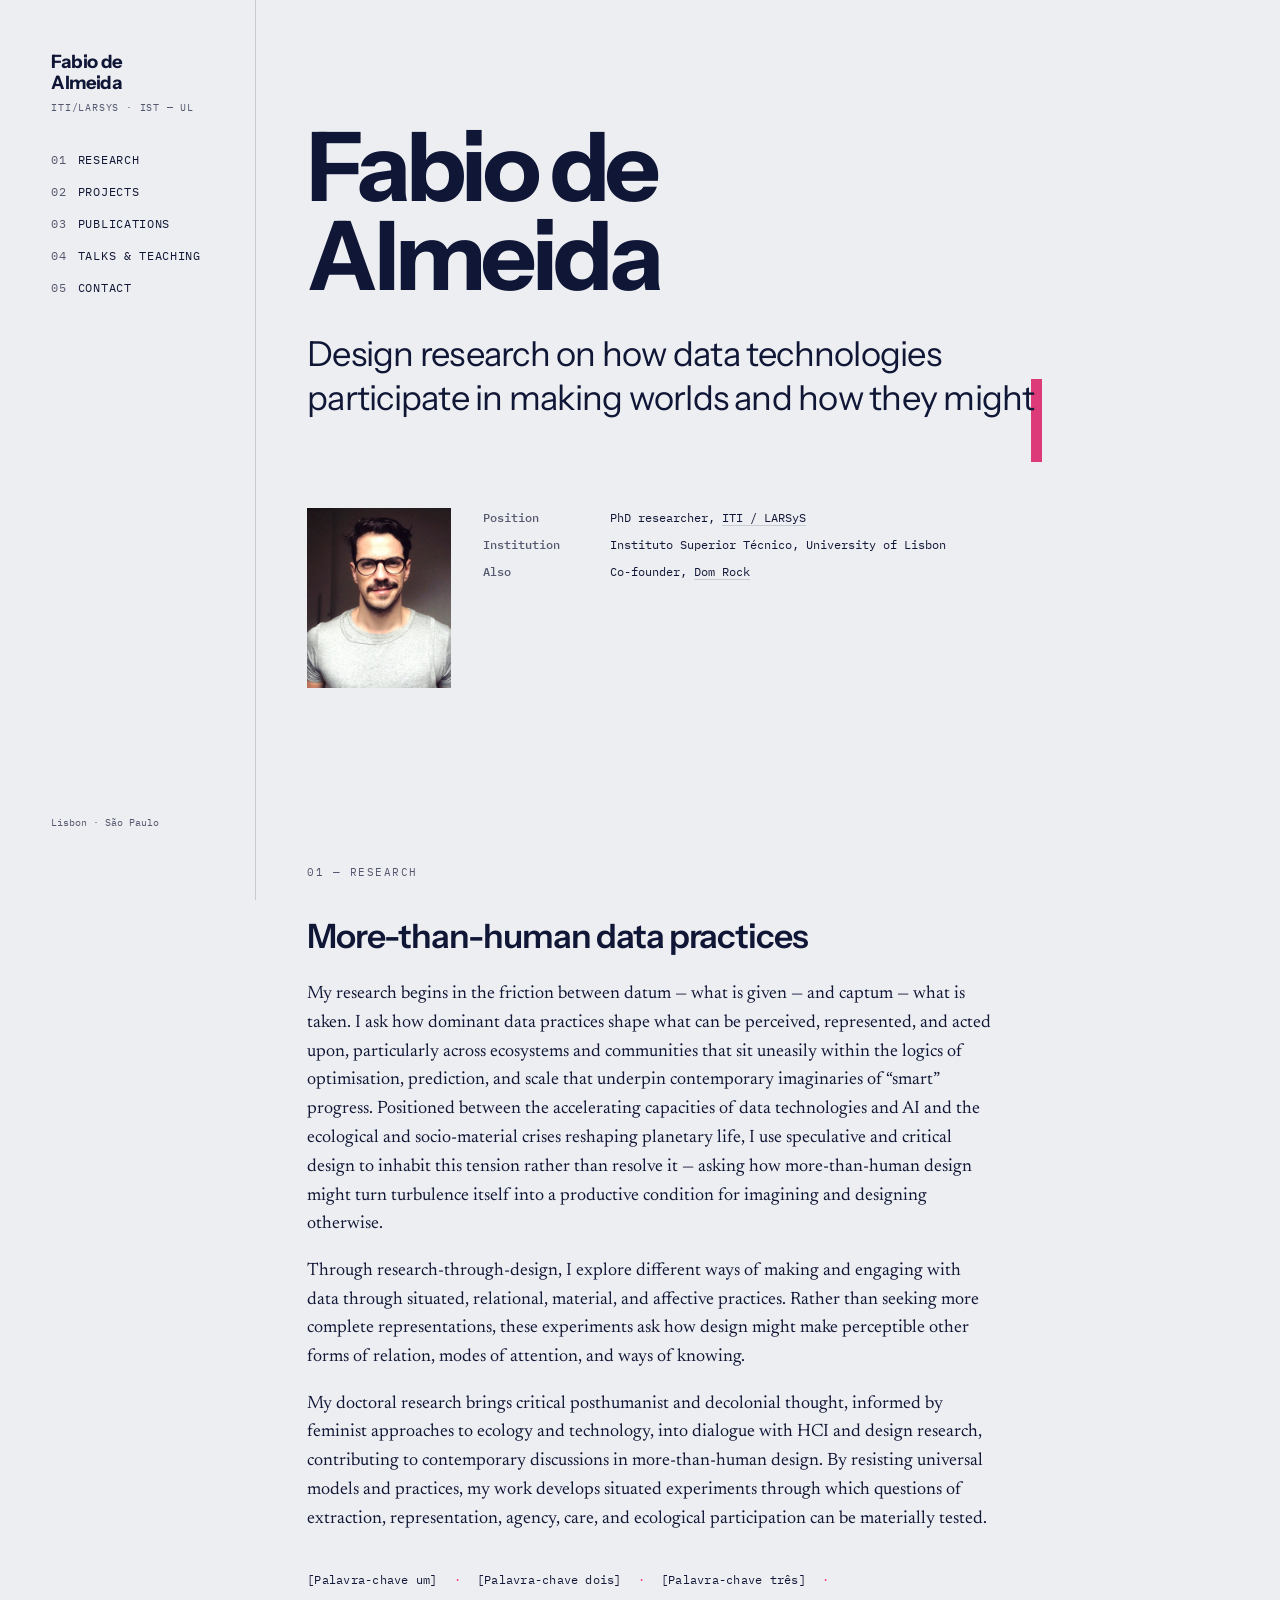
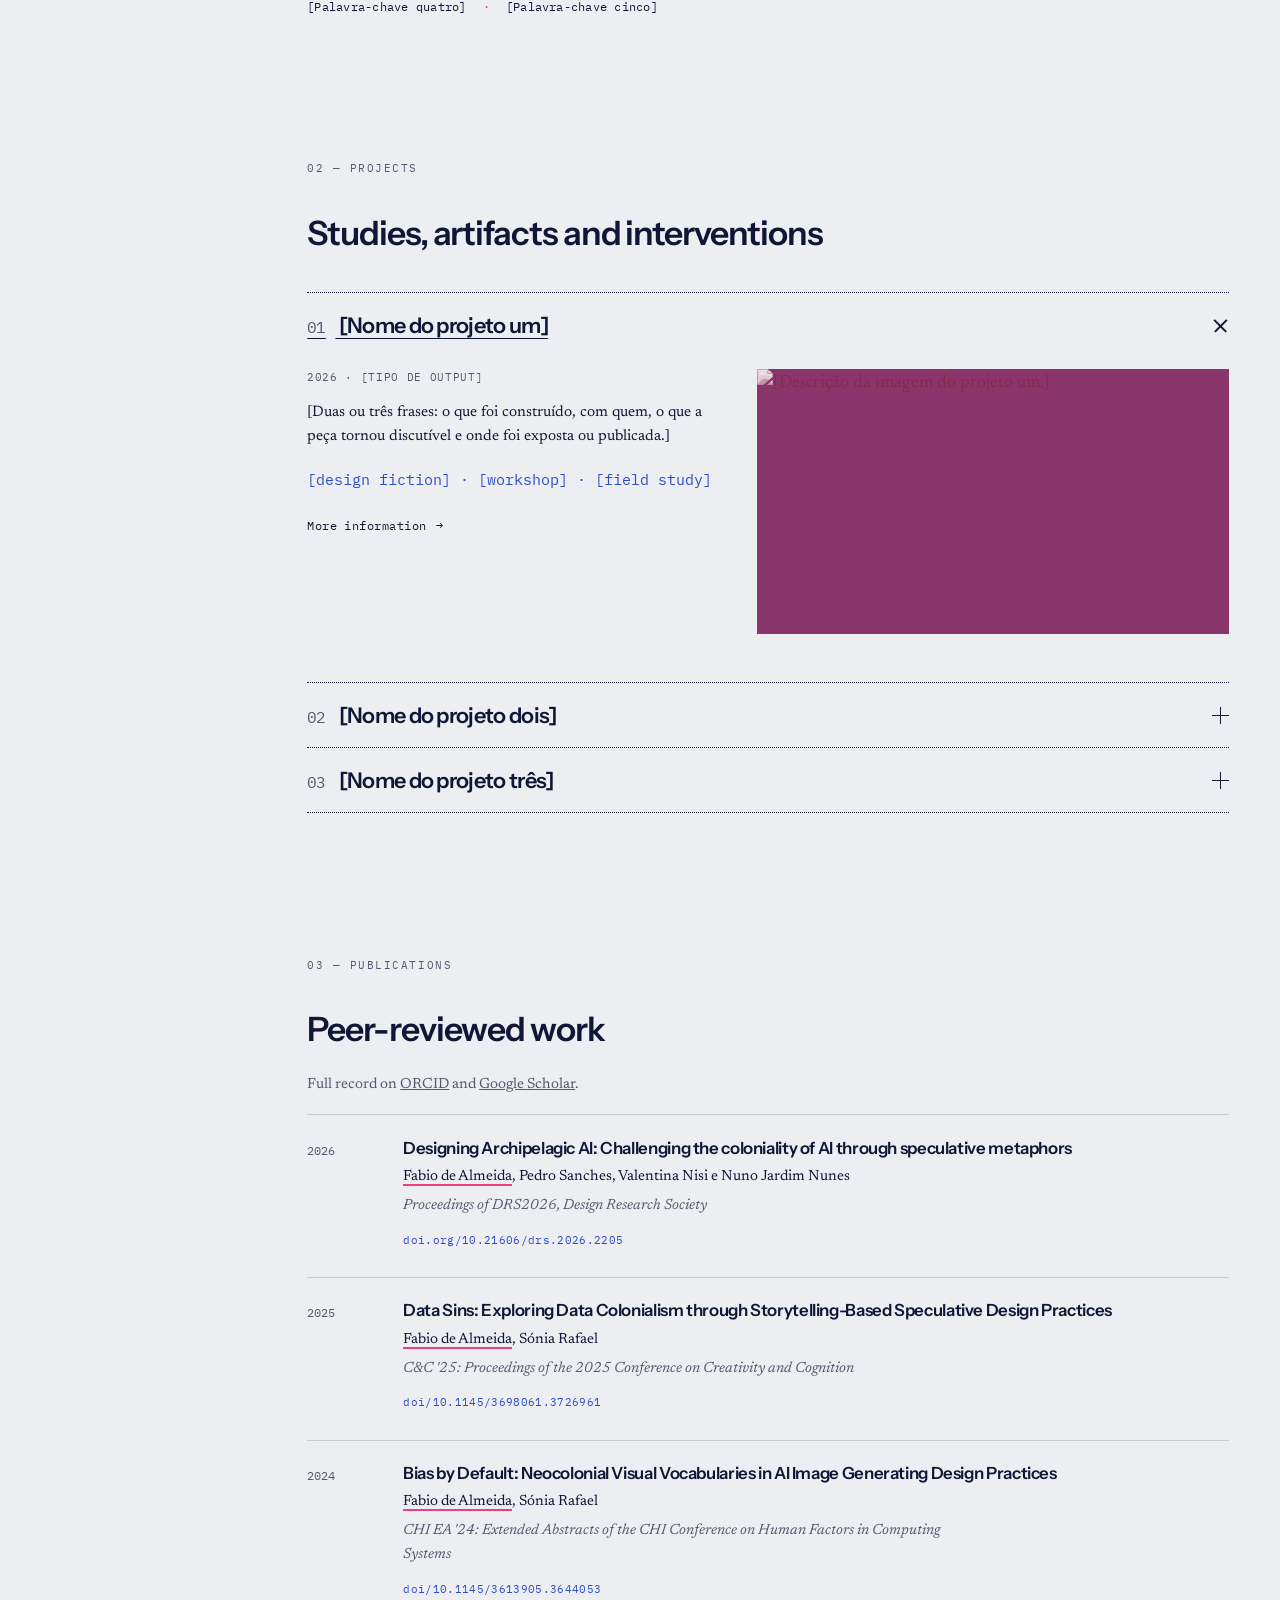
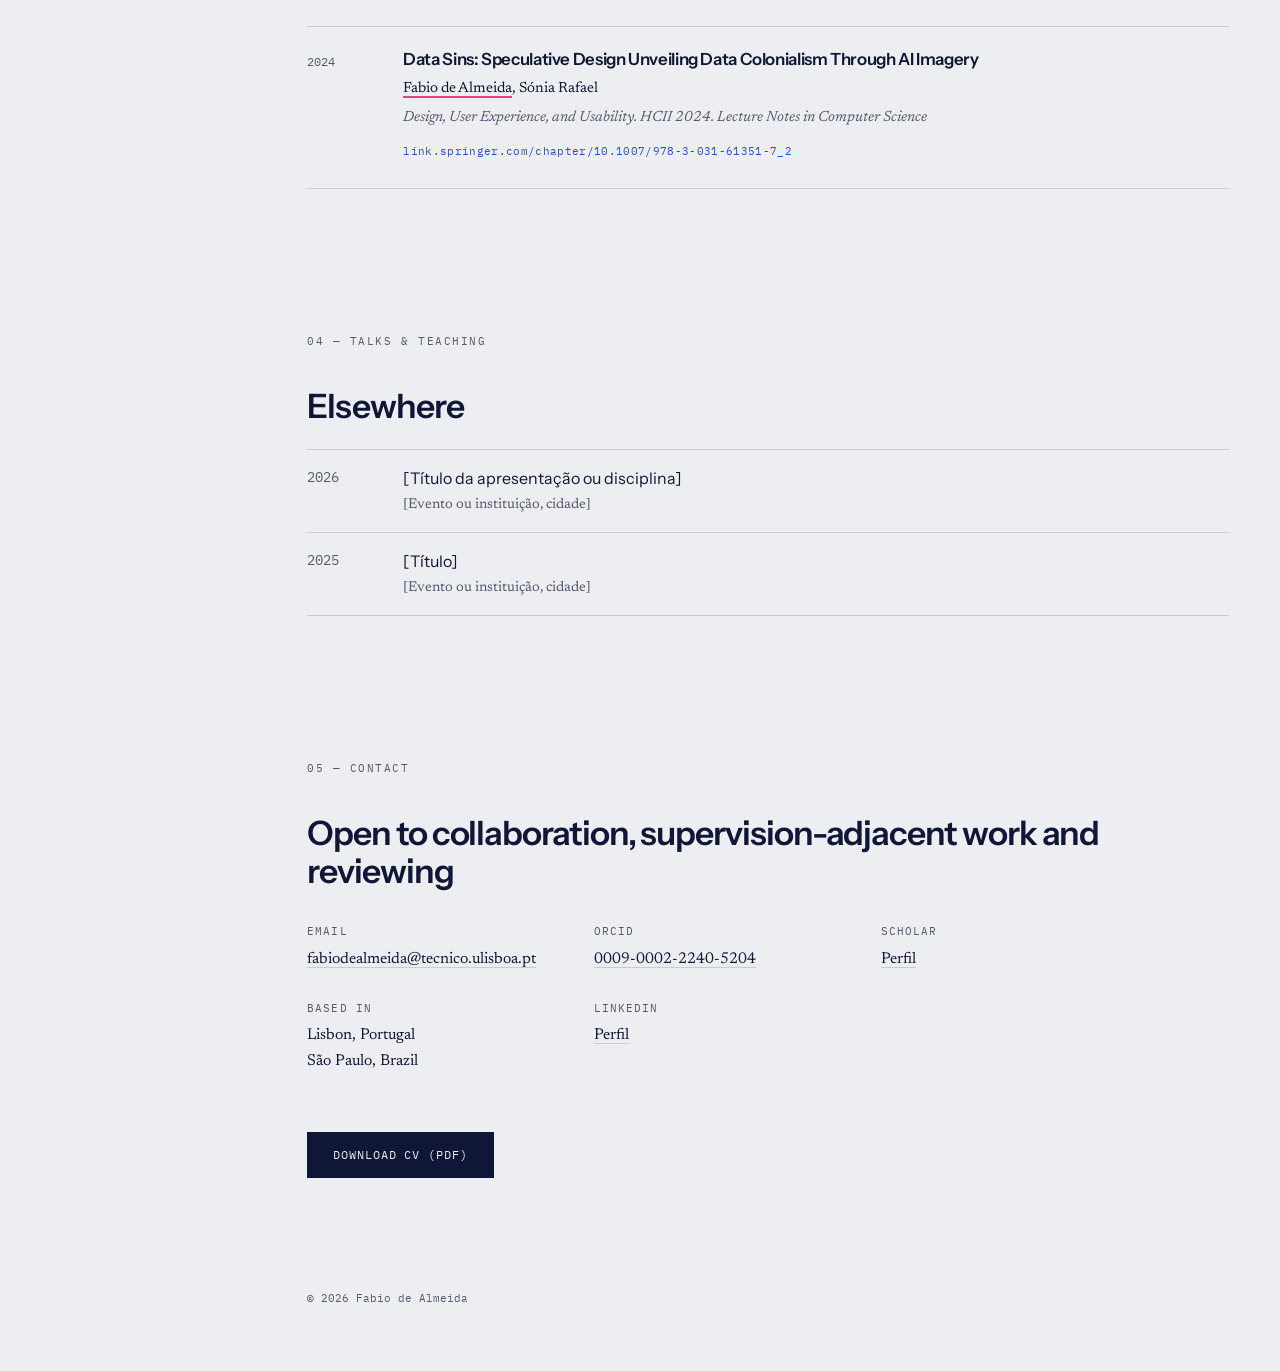
==== index.html @ 64f1228f "Update index.html" ====
<!DOCTYPE html>
<html lang="en">
<head>
<meta charset="utf-8">
<meta name="viewport" content="width=device-width, initial-scale=1">
<title>Fabio de Almeida — Design Research on Plausible Futures</title>
<meta name="description" content="PhD researcher at ITI / LARSyS, Instituto Superior Técnico, University of Lisbon. Speculative and critical design methods for emerging technologies.">

<!-- ============================================================
     V3 — display em Instrument Sans.
     ONDE EDITAR: procure por [ ] — todo texto entre colchetes
     é placeholder. Imagens vão na pasta /img (ver comentários).
     ============================================================ -->

<link rel="preconnect" href="https://fonts.googleapis.com">
<link rel="preconnect" href="https://fonts.gstatic.com" crossorigin>
<link href="https://fonts.googleapis.com/css2?family=Instrument+Sans:wght@400;500;600;700&family=Newsreader:ital,opsz,wght@0,6..72,300;0,6..72,400;1,6..72,300&family=IBM+Plex+Mono:wght@400;500&display=swap" rel="stylesheet">

<link rel="stylesheet" href="style.css">
</head>

<body>

<nav class="nav">
  <a class="nav__id" href="#top">
    Fabio de<br>Almeida
    <span>ITI/LARSyS · IST&nbsp;—&nbsp;UL</span>
  </a>

  <ul class="nav__links">
    <li><a href="#research"><b>01</b> Research</a></li>
    <li><a href="#projects"><b>02</b> Projects</a></li>
    <li><a href="#publications"><b>03</b> Publications</a></li>
    <li><a href="#talks"><b>04</b> Talks &amp; teaching</a></li>
    <li><a href="#contact"><b>05</b> Contact</a></li>
  </ul>

  <p class="nav__foot">Lisbon · São Paulo</p>
</nav>

<main class="main" id="top">

  <!-- ==================== HERO ==================== -->
  <section class="hero">
    <div class="wrap">
      <h1 class="hero__name">Fabio de<br>Almeida</h1>

      <p class="hero__thesis">
        Design research on how data technologies participate in making worlds and how they might
        <span class="overprint">be designed otherwise.</span>
      </p>

      <div class="ident">
        <div class="ident__photo">
          <img src="img/portrait.jpg" alt="Retrato de Fabio de Almeida.">
        </div>

        <ul class="facts">
        <li><b>Position</b> PhD researcher, <a href="https://iti.larsys.pt" target="_blank" rel="noopener">ITI / LARSyS</a></li>
        <li><b>Institution</b> Instituto Superior Técnico, University of Lisbon</li>
        <li><b>Also</b> Co-founder, <a href="https://www.domrock.net" target="_blank" rel="noopener">Dom Rock</a></li>
        </ul>
      </div>
    </div>
  </section>

  <!-- ==================== RESEARCH ==================== -->
  <section id="research">
    <div class="wrap">
      <p class="eyebrow">01 — Research</p>
      <h2>More-than-human data practices</h2>
      <p>
        My research begins in the friction between datum — what is given — and captum — what is taken. I ask how dominant data practices shape what can be perceived, represented, and acted upon, particularly across ecosystems and communities that sit uneasily within the logics of optimisation, prediction, and scale that underpin contemporary imaginaries of “smart” progress. Positioned between the accelerating capacities of data technologies and AI and the ecological and socio-material crises reshaping planetary life, I use speculative and critical design to inhabit this tension rather than resolve it — asking how more-than-human design might turn turbulence itself into a productive condition for imagining and designing otherwise.
      </p>
      <p>
        Through research-through-design, I explore different ways of making and engaging with data through situated, relational, material, and affective practices. Rather than seeking more complete representations, these experiments ask how design might make perceptible other forms of relation, modes of attention, and ways of knowing.
      </p>
         <p>
        My doctoral research brings critical posthumanist and decolonial thought, informed by feminist approaches to ecology and technology, into dialogue with HCI and design research, contributing to contemporary discussions in more-than-human design. By resisting universal models and practices, my work develops situated experiments through which questions of extraction, representation, agency, care, and ecological participation can be materially tested.
      </p>

      <ul class="keywords">
        <li>[Palavra-chave um]</li>
        <li>[Palavra-chave dois]</li>
        <li>[Palavra-chave três]</li>
        <li>[Palavra-chave quatro]</li>
        <li>[Palavra-chave cinco]</li>
      </ul>
    </div>
  </section>

  <!-- ==================== PROJECTS ====================
       Imagens: crie uma pasta /img ao lado deste ficheiro e
       troque o src. Proporção 4:3, ~1200px de largura.
  -->
  <section id="projects">
    <div class="wrap">
      <p class="eyebrow">02 — Projects</p>
      <h2>Studies, artifacts and interventions</h2>
    </div>

    <div class="labs">

      <details class="lab" open>
        <summary>
          <span class="lab__title"><b>01</b> [Nome do projeto um]</span>
          <span class="lab__toggle"></span>
        </summary>
        <div class="lab__panel">
          <div>
            <span class="lab__meta">2026 · [tipo de output]</span>
            <p>[Duas ou três frases: o que foi construído, com quem, o que a peça
               tornou discutível e onde foi exposta ou publicada.]</p>
            <p class="lab__tags">[design fiction] · [workshop] · [field study]</p>
            <a class="lab__more" href="project-01.html">More information <span>&rarr;</span></a>
          </div>
          <div class="lab__plate">
            <img src="img/project-01.jpg" alt="[Descrição da imagem do projeto um.]">
          </div>
        </div>
      </details>

      <details class="lab">
        <summary>
          <span class="lab__title"><b>02</b> [Nome do projeto dois]</span>
          <span class="lab__toggle"></span>
        </summary>
        <div class="lab__panel">
          <div>
            <span class="lab__meta">2025 · [tipo de output]</span>
            <p>[Duas ou três frases.]</p>
            <p class="lab__tags">[tag] · [tag]</p>
            <a class="lab__more" href="project-02.html">More information <span>&rarr;</span></a>
          </div>
          <div class="lab__plate">
            <img src="img/project-02.jpg" alt="[Descrição da imagem do projeto dois.]">
          </div>
        </div>
      </details>

      <details class="lab">
        <summary>
          <span class="lab__title"><b>03</b> [Nome do projeto três]</span>
          <span class="lab__toggle"></span>
        </summary>
        <div class="lab__panel">
          <div>
            <span class="lab__meta">2024 · [tipo de output]</span>
            <p>[Duas ou três frases.]</p>
            <p class="lab__tags">[tag] · [tag]</p>
            <a class="lab__more" href="project-03.html">More information <span>&rarr;</span></a>
          </div>
          <div class="lab__plate">
            <img src="img/project-03.jpg" alt="[Descrição da imagem do projeto três.]">
          </div>
        </div>
      </details>

    </div>
  </section>

  <!-- ==================== PUBLICATIONS ==================== -->
  <section id="publications">
    <div class="wrap">
      <p class="eyebrow">03 — Publications</p>
      <h2>Peer-reviewed work</h2>
      <p class="muted" style="font-size:.92rem">
        Full record on <a href="https://orcid.org/0009-0002-2240-5204">ORCID</a> and
        <a href="https://scholar.google.com/citations?user=OW9LfGoAAAAJ&hl=pt-PT">Google Scholar</a>.
      </p>
    </div>

    <ul class="pubs">
      <li class="pub">
        <span class="pub__year">2026</span>
        <div>
          <h3 class="pub__title">Designing Archipelagic AI: Challenging the coloniality of AI through speculative metaphors</h3>
          <p class="pub__authors"><em>Fabio de Almeida</em>, Pedro Sanches, Valentina Nisi e Nuno Jardim Nunes</p>
          <p class="pub__venue">Proceedings of DRS2026, Design Research Society</p>
          <a class="pub__doi" href="https://doi.org/10.21606/drs.2026.2205">doi.org/10.21606/drs.2026.2205</a>
        </div>
      </li>

      <li class="pub">
        <span class="pub__year">2025</span>
        <div>
          <h3 class="pub__title">Data Sins: Exploring Data Colonialism through Storytelling-Based Speculative Design Practices</h3>
          <p class="pub__authors"><em>Fabio de Almeida</em>, Sónia Rafael</p>
          <p class="pub__venue">C&C '25: Proceedings of the 2025 Conference on Creativity and Cognition</p>
          <a class="pub__doi" href="https://dl.acm.org/doi/10.1145/3698061.3726961">doi/10.1145/3698061.3726961</a>
        </div>
      </li>

               <li class="pub">
        <span class="pub__year">2024</span>
        <div>
          <h3 class="pub__title">Bias by Default: Neocolonial Visual Vocabularies in AI Image Generating Design Practices</h3>
          <p class="pub__authors"><em>Fabio de Almeida</em>, Sónia Rafael</p>
          <p class="pub__venue">CHI EA '24: Extended Abstracts of the CHI Conference on Human Factors in Computing Systems
</p>
          <a class="pub__doi" href="https://dl.acm.org/doi/10.1145/3613905.3644053">doi/10.1145/3613905.3644053</a>
        </div>
      </li>

               <li class="pub">
        <span class="pub__year">2024</span>
        <div>
          <h3 class="pub__title">Data Sins: Speculative Design Unveiling Data Colonialism Through AI Imagery</h3>
          <p class="pub__authors"><em>Fabio de Almeida</em>, Sónia Rafael</p>
          <p class="pub__venue">Design, User Experience, and Usability. HCII 2024. Lecture Notes in Computer Science</p>
          <a class="pub__doi" href="https://link.springer.com/chapter/10.1007/978-3-031-61351-7_2">link.springer.com/chapter/10.1007/978-3-031-61351-7_2</a>
        </div>
      </li>
    </ul>
  </section>

  <!-- ==================== TALKS & TEACHING ==================== -->
  <section id="talks">
    <div class="wrap">
      <p class="eyebrow">04 — Talks &amp; teaching</p>
      <h2>Elsewhere</h2>
    </div>

    <ul class="rows">
      <li class="row">
        <span class="row__year">2026</span>
        <div><strong>[Título da apresentação ou disciplina]</strong>
        <span>[Evento ou instituição, cidade]</span></div>
      </li>
      <li class="row">
        <span class="row__year">2025</span>
        <div><strong>[Título]</strong>
        <span>[Evento ou instituição, cidade]</span></div>
      </li>
    </ul>
  </section>

  <!-- ==================== CONTACT ==================== -->
  <section id="contact">
    <div class="wrap">
      <p class="eyebrow">05 — Contact</p>
      <h2>Open to collaboration, supervision-adjacent work and reviewing</h2>

      <dl class="contact__grid">
        <div>
          <dt>Email</dt>
          <dd><a href="mailto:fabiodealmeida@tecnico.ulisboa.pt">fabiodealmeida@tecnico.ulisboa.pt</a></dd>
        </div>
        <div>
          <dt>ORCID</dt>
          <dd><a href="https://orcid.org/0009-0002-2240-5204">0009-0002-2240-5204</a></dd>
        </div>
        <div>
          <dt>Scholar</dt>
          <dd><a href="https://scholar.google.com/citations?user=OW9LfGoAAAAJ&hl=pt-PT">Perfil</a></dd>
        </div>
        <div>
          <dt>Based in</dt>
          <dd>Lisbon, Portugal<br>São Paulo, Brazil</dd>
        </div>
        <div>
          <dt>LinkedIn</dt>
          <dd><a href="https://www.linkedin.com/in/fabiodealmeida9/">Perfil</a></dd>
        </div>
      </dl>

      <a class="cv" href="cv.pdf">Download CV (PDF)</a>
    </div>
  </section>

  <footer>© 2026 Fabio de Almeida</footer>
</main>

</body>
</html>
---- style.css ----
/* =====================================================================
   fabiodealmeida.github.io — folha de estilos partilhada
   Editar as cores e a tipografia SÓ aqui: aplica-se a todas as páginas.
   ===================================================================== */

:root{
  --ink:#101636;
  --paper:#EDEEF1;
  --pink:#EE3E80;
  --blue:#2D4CC8;
  --grey:#54586E;
  --rule:rgba(16,22,54,.16);

  --display:"Instrument Sans",system-ui,sans-serif;
  --body:"Newsreader",Georgia,serif;
  --mono:"IBM Plex Mono",ui-monospace,monospace;

  --pad:clamp(1.25rem,4vw,3.5rem);
  --sidebar:16rem;
}

*{box-sizing:border-box}
html{scroll-behavior:smooth}
body{
  margin:0;
  background:var(--paper);
  color:var(--ink);
  font-family:var(--body);
  font-size:clamp(1rem,.95rem + .25vw,1.125rem);
  line-height:1.6;
  -webkit-font-smoothing:antialiased;
}
a{color:inherit}
img{max-width:100%;display:block}

/* ---------- overprint motif: a pink plate that sits slightly off ---------- */
.overprint{position:relative;display:inline}
.overprint::before{
  content:"";position:absolute;inset:-.05em -.15em .12em -.15em;
  background:var(--pink);mix-blend-mode:multiply;z-index:-1;
  transform:translate(2px,3px);
}

/* ---------------------------- navigation ---------------------------- */
.nav{
  position:fixed;top:0;left:0;width:var(--sidebar);height:100vh;
  padding:var(--pad);display:flex;flex-direction:column;gap:2rem;
  border-right:1px solid var(--rule);
}
.nav__id{font-family:var(--display);font-weight:700;font-size:1.15rem;letter-spacing:-.03em;line-height:1.15;text-decoration:none}
.nav__id span{display:block;font-family:var(--mono);font-size:.62rem;font-weight:400;letter-spacing:.08em;text-transform:uppercase;color:var(--grey);margin-top:.55rem}
.nav__links{list-style:none;margin:0;padding:0;display:flex;flex-direction:column;gap:.15rem}
.nav__links a{
  font-family:var(--mono);font-size:.72rem;letter-spacing:.06em;text-transform:uppercase;
  text-decoration:none;padding:.35rem 0;display:flex;gap:.7rem;align-items:baseline;color:var(--ink);
}
.nav__links a b{color:var(--grey);font-weight:400}
.nav__links a:hover,.nav__links a:focus-visible{color:var(--pink)}
.nav__links a:hover b{color:var(--pink)}
.nav__foot{margin-top:auto;font-family:var(--mono);font-size:.65rem;color:var(--grey);line-height:1.7}

/* ---------------------------- layout ---------------------------- */
.main{margin-left:var(--sidebar);padding:0 var(--pad)}
.wrap{max-width:52rem}
section{padding:clamp(3.5rem,8vh,6.5rem) 0}

.eyebrow{
  font-family:var(--mono);font-size:.68rem;letter-spacing:.14em;text-transform:uppercase;
  color:var(--grey);margin:0 0 2.25rem;display:block;
}

h2{font-family:var(--display);font-weight:600;font-size:clamp(1.5rem,1.1rem + 1.4vw,2.1rem);letter-spacing:-.032em;line-height:1.15;margin:0 0 1.5rem}
h3{font-family:var(--display);font-weight:600;font-size:1.1rem;letter-spacing:-.022em;margin:0 0 .4rem}
p{margin:0 0 1.1rem;max-width:38em}
.lede{font-size:1.15em;color:var(--ink)}
.muted{color:var(--grey)}

/* ---------------------------- hero ---------------------------- */
.hero{min-height:88vh;display:flex;flex-direction:column;justify-content:center;padding-top:clamp(4rem,10vh,8rem)}
.hero__name{
  font-family:var(--display);font-weight:700;letter-spacing:-.048em;line-height:.93;
  font-size:clamp(2.8rem,1.5rem + 6vw,6rem);margin:0 0 2rem;
}
.hero__thesis{
  font-family:var(--display);font-weight:400;letter-spacing:-.022em;line-height:1.28;
  font-size:clamp(1.35rem,1rem + 1.6vw,2.15rem);max-width:22em;margin:0 0 2.75rem;
}
.hero__thesis .overprint{color:var(--paper)}
.facts{list-style:none;margin:0;padding:0;display:grid;gap:.5rem;font-family:var(--mono);font-size:.78rem;line-height:1.5}
.facts b{font-weight:500;color:var(--grey);display:inline-block;min-width:7.5rem}

/* ---------------------------- research themes ---------------------------- */
.keywords{list-style:none;margin:2.25rem 0 0;padding:0;display:flex;flex-wrap:wrap;
  align-items:baseline;gap:.5rem 1rem;max-width:40rem}
.keywords li{font-family:var(--mono);font-size:.76rem;letter-spacing:.02em;color:var(--ink)}
.keywords li:not(:last-child)::after{content:"·";color:var(--pink);margin-left:1rem}

/* ---------------------------- projects ---------------------------- */
.works{display:grid;gap:3.5rem}
.work{display:grid;grid-template-columns:minmax(0,15rem) minmax(0,1fr);gap:2rem;align-items:start;text-decoration:none}
.work__plate{position:relative;aspect-ratio:4/3;background:var(--ink);overflow:hidden}
.work__plate img{width:100%;height:100%;object-fit:cover;filter:grayscale(1) contrast(1.15);opacity:.85}
.work__plate::after{
  content:"";position:absolute;inset:0;background:var(--pink);mix-blend-mode:screen;opacity:.55;
  transition:transform .35s cubic-bezier(.2,.7,.3,1);
}
.work:hover .work__plate::after,.work:focus-visible .work__plate::after{transform:translate(6px,-6px)}
.work__meta{font-family:var(--mono);font-size:.68rem;letter-spacing:.1em;text-transform:uppercase;color:var(--grey);margin:0 0 .5rem;display:block}
.work p{font-size:.95rem;margin:0 0 .8rem}
.work__tags{font-family:var(--mono);font-size:.68rem;color:var(--blue)}

/* ---------------------------- publications ---------------------------- */
.pubs{list-style:none;margin:0;padding:0}
.pub{display:grid;grid-template-columns:4.5rem minmax(0,1fr);gap:1.5rem;padding:1.4rem 0;border-top:1px solid var(--rule)}
.pub:last-child{border-bottom:1px solid var(--rule)}
.pub__year{font-family:var(--mono);font-size:.78rem;color:var(--grey);padding-top:.2rem}
.pub__title{font-family:var(--display);font-weight:600;font-size:1.05rem;line-height:1.3;margin:0 0 .35rem;letter-spacing:-.022em}
.pub__authors{font-size:.92rem;margin:0 0 .35rem}
.pub__authors em{font-style:normal;border-bottom:2px solid var(--pink)}
.pub__venue{font-size:.92rem;color:var(--grey);margin:0 0 .5rem;font-style:italic}
.pub__doi{font-family:var(--mono);font-size:.7rem;letter-spacing:.03em;color:var(--blue);text-decoration:none;border-bottom:1px solid transparent}
.pub__doi:hover,.pub__doi:focus-visible{border-bottom-color:var(--blue)}

/* ---------------------------- talks / teaching ---------------------------- */
.rows{list-style:none;margin:0;padding:0}
.row{display:grid;grid-template-columns:4.5rem minmax(0,1fr);gap:1.5rem;padding:1rem 0;border-top:1px solid var(--rule);font-size:.95rem}
.row:last-child{border-bottom:1px solid var(--rule)}
.row__year{font-family:var(--mono);font-size:.78rem;color:var(--grey)}
.row strong{font-weight:400;font-family:var(--display);font-size:1rem}
.row span{display:block;color:var(--grey);font-size:.88rem}

/* ---------------------------- contact ---------------------------- */
.contact__grid{display:grid;gap:1.75rem;grid-template-columns:repeat(auto-fit,minmax(12rem,1fr));margin-top:2rem}
.contact__grid dt{font-family:var(--mono);font-size:.68rem;letter-spacing:.1em;text-transform:uppercase;color:var(--grey);margin-bottom:.4rem}
.contact__grid dd{margin:0;font-size:.98rem}
.contact__grid a{text-decoration:none;border-bottom:1px solid var(--rule)}
.contact__grid a:hover,.contact__grid a:focus-visible{border-bottom-color:var(--pink);color:var(--pink)}

.cv{
  display:inline-block;margin-top:2.5rem;padding:.85rem 1.6rem;background:var(--ink);color:var(--paper);
  font-family:var(--mono);font-size:.75rem;letter-spacing:.08em;text-transform:uppercase;text-decoration:none;
  transition:background .2s;
}
.cv:hover,.cv:focus-visible{background:var(--pink)}

footer{padding:2.5rem 0 4rem;font-family:var(--mono);font-size:.68rem;color:var(--grey)}

/* ---------------------------- diagrams ----------------------------
   Diagramas em SVG inline (fundo transparente) herdam a tinta da paleta.
   Cole o <svg> dentro de <figure class="diagram"> e apague fills/strokes
   pretos do ficheiro exportado.
------------------------------------------------------------------- */
.diagram{margin:2.5rem 0;max-width:44rem}
.diagram svg{width:100%;height:auto}
.diagram svg [stroke]:not([stroke="none"]){stroke:var(--ink)}
.diagram svg text{fill:var(--ink);font-family:var(--mono);font-size:11px}
.diagram figcaption{font-family:var(--mono);font-size:.7rem;color:var(--grey);margin-top:.9rem;line-height:1.6}
.diagram figcaption b{color:var(--pink);font-weight:400;margin-right:.5rem}

/* ---------------------------- a11y + responsive ---------------------------- */
:focus-visible{outline:2px solid var(--pink);outline-offset:3px}

@media (max-width:900px){
  .nav{
    position:static;width:auto;height:auto;flex-direction:row;align-items:center;
    justify-content:space-between;flex-wrap:wrap;gap:1rem;border-right:0;border-bottom:1px solid var(--rule);
  }
  .nav__links{flex-direction:row;flex-wrap:wrap;gap:.25rem 1.1rem}
  .nav__links a b{display:none}
  .nav__foot{display:none}
  .main{margin-left:0}
  .hero{min-height:0;padding-top:3rem}
  .work{grid-template-columns:1fr;gap:1.25rem}
  .work__plate{max-width:20rem}
  .pub,.row{grid-template-columns:1fr;gap:.4rem}
}

@media (prefers-reduced-motion:reduce){
  html{scroll-behavior:auto}
  *{transition:none!important;animation:none!important}
}

/* =====================================================================
   PÁGINAS DE PROJETO  (project-01.html, project-02.html, …)
   Tudo dentro de .page para não colidir com a homepage.
   ===================================================================== */
.page{max-width:60rem;margin:0 auto;padding:0 var(--pad)}
.page .wrap{max-width:40rem}
.page h2{font-family:var(--display);font-weight:600;font-size:1.35rem;letter-spacing:-.032em;margin:3.5rem 0 1rem}

.back{display:inline-block;margin:2.5rem 0 4rem;font-family:var(--mono);font-size:.7rem;
  letter-spacing:.08em;text-transform:uppercase;color:var(--grey);text-decoration:none}
.back:hover,.back:focus-visible{color:var(--pink)}

.title{font-family:var(--display);font-weight:700;letter-spacing:-.045em;line-height:1;
  font-size:clamp(2rem,1.2rem + 3.4vw,3.6rem);margin:0 0 1.5rem}
.standfirst{font-family:var(--display);font-weight:400;font-size:clamp(1.1rem,1rem + .6vw,1.45rem);
  line-height:1.35;letter-spacing:-.022em;max-width:26em;margin:0 0 3rem}

.meta{display:grid;grid-template-columns:repeat(auto-fit,minmax(10rem,1fr));gap:1.5rem;
  padding:1.75rem 0;border-top:1px solid var(--rule);border-bottom:1px solid var(--rule);margin-bottom:3.5rem}
.meta dt{font-family:var(--mono);font-size:.65rem;letter-spacing:.1em;text-transform:uppercase;
  color:var(--grey);margin-bottom:.4rem}
.meta dd{margin:0;font-size:.95rem;line-height:1.45}

.page figure{margin:3rem 0}
.page figure img{width:100%}
.page figcaption{font-family:var(--mono);font-size:.7rem;color:var(--grey);margin-top:.85rem;
  line-height:1.6;max-width:36em}
.page figcaption b{color:var(--pink);font-weight:400;margin-right:.5rem}
.gallery{display:grid;grid-template-columns:repeat(auto-fit,minmax(16rem,1fr));gap:1.5rem;margin:3rem 0}
.gallery figure{margin:0}

.related{border-left:3px solid var(--pink);padding:.25rem 0 .25rem 1.25rem;margin:3rem 0}
.related p{margin:0 0 .3rem;font-size:.95rem}
.related a{font-family:var(--mono);font-size:.7rem;color:var(--blue);text-decoration:none;
  border-bottom:1px solid transparent}
.related a:hover,.related a:focus-visible{border-bottom-color:var(--blue)}

.pager{display:flex;justify-content:space-between;gap:2rem;flex-wrap:wrap;
  border-top:1px solid var(--rule);margin-top:5rem;padding:2rem 0 5rem}
.pager a{font-family:var(--mono);font-size:.7rem;letter-spacing:.06em;text-transform:uppercase;
  text-decoration:none;color:var(--grey)}
.pager a:hover,.pager a:focus-visible{color:var(--pink)}


/* =====================================================================
   LISTA DE PROJETOS EM ACORDEÃO  (<details> nativos, sem JavaScript)
   Para juntar um projeto: duplicar um bloco <details class="lab"> no index.
   ===================================================================== */
.labs{border-top:1px dotted var(--ink);margin-top:2.5rem}
.lab{border-bottom:1px dotted var(--ink)}

.lab>summary{
  list-style:none;cursor:pointer;display:flex;align-items:center;justify-content:space-between;
  gap:2rem;padding:1.15rem 0;
  font-family:var(--display);font-weight:600;letter-spacing:-.032em;line-height:1.25;
  font-size:clamp(1.05rem,.95rem + .5vw,1.4rem);
}
.lab>summary::-webkit-details-marker{display:none}
.lab>summary::marker{content:""}
.lab>summary:hover,.lab>summary:focus-visible{color:var(--pink)}
.lab[open]>summary{text-decoration:underline;text-underline-offset:.22em;text-decoration-thickness:1px}
.lab__title b{font-family:var(--mono);font-weight:400;font-size:.72em;color:var(--grey);margin-right:.6rem}
.lab>summary:hover .lab__title b{color:var(--pink)}

/* o + que roda para x */
.lab__toggle{position:relative;width:17px;height:17px;flex:none;transition:transform .3s cubic-bezier(.2,.7,.3,1)}
.lab__toggle::before,.lab__toggle::after{content:"";position:absolute;background:currentColor}
.lab__toggle::before{left:0;right:0;top:8px;height:1.5px}
.lab__toggle::after{top:0;bottom:0;left:8px;width:1.5px}
.lab[open] .lab__toggle{transform:rotate(45deg)}

/* painel aberto */
.lab__panel{
  display:grid;grid-template-columns:minmax(0,1fr) minmax(0,1.15fr);gap:2.5rem;
  padding:.75rem 0 3rem;align-items:start;
  animation:labIn .4s cubic-bezier(.2,.7,.3,1);
}
@keyframes labIn{from{opacity:0;transform:translateY(-6px)}to{opacity:1;transform:none}}
.lab__panel p{font-size:.95rem;margin:0 0 1.1rem;max-width:34em}
.lab__meta{font-family:var(--mono);font-size:.68rem;letter-spacing:.06em;text-transform:uppercase;
  color:var(--grey);margin:0 0 .9rem;display:block}
.lab__tags{font-family:var(--mono);font-size:.68rem;color:var(--blue);margin:0}
.lab__more{display:inline-flex;align-items:center;gap:.6rem;margin-top:.5rem;
  font-family:var(--mono);font-size:.72rem;letter-spacing:.04em;text-decoration:none;color:var(--ink)}
.lab__more span{transition:transform .25s}
.lab__more:hover,.lab__more:focus-visible{color:var(--pink)}
.lab__more:hover span{transform:translateX(5px)}

.lab__plate{position:relative;aspect-ratio:16/9;background:var(--ink);overflow:hidden}
.lab__plate img{width:100%;height:100%;object-fit:cover;filter:grayscale(1) contrast(1.15);opacity:.85}
.lab__plate::after{content:"";position:absolute;inset:0;background:var(--pink);
  mix-blend-mode:screen;opacity:.55;transition:transform .35s cubic-bezier(.2,.7,.3,1)}
.lab:hover .lab__plate::after{transform:translate(6px,-6px)}

@media (max-width:760px){
  .lab__panel{grid-template-columns:1fr;gap:1.5rem;padding-bottom:2.25rem}
  .lab__panel>div{order:2}
  .lab__plate{order:1}
}


/* =====================================================================
   BLOCO DE IDENTIFICAÇÃO  (retrato + ficha, no hero)
   O retrato NÃO leva o tratamento riso das imagens de projeto.
   Ficheiro: img/portrait.jpg — vertical, 4:5, ~800px de largura.
   ===================================================================== */
.ident{display:flex;gap:2rem;align-items:flex-start}
.ident__photo{width:clamp(6.5rem,5rem + 5vw,9.5rem);flex:none;aspect-ratio:4/5;overflow:hidden;
  background:rgba(16,22,54,.06)}
.ident__photo img{width:100%;height:100%;object-fit:cover}

@media (max-width:600px){
  .ident{flex-direction:column;gap:1.5rem}
  .ident__photo{width:8rem}
}

/* links dentro da ficha do hero */
.facts a{color:inherit;text-decoration:none;border-bottom:1px solid var(--rule)}
.facts a:hover,.facts a:focus-visible{color:var(--pink);border-bottom-color:var(--pink)}
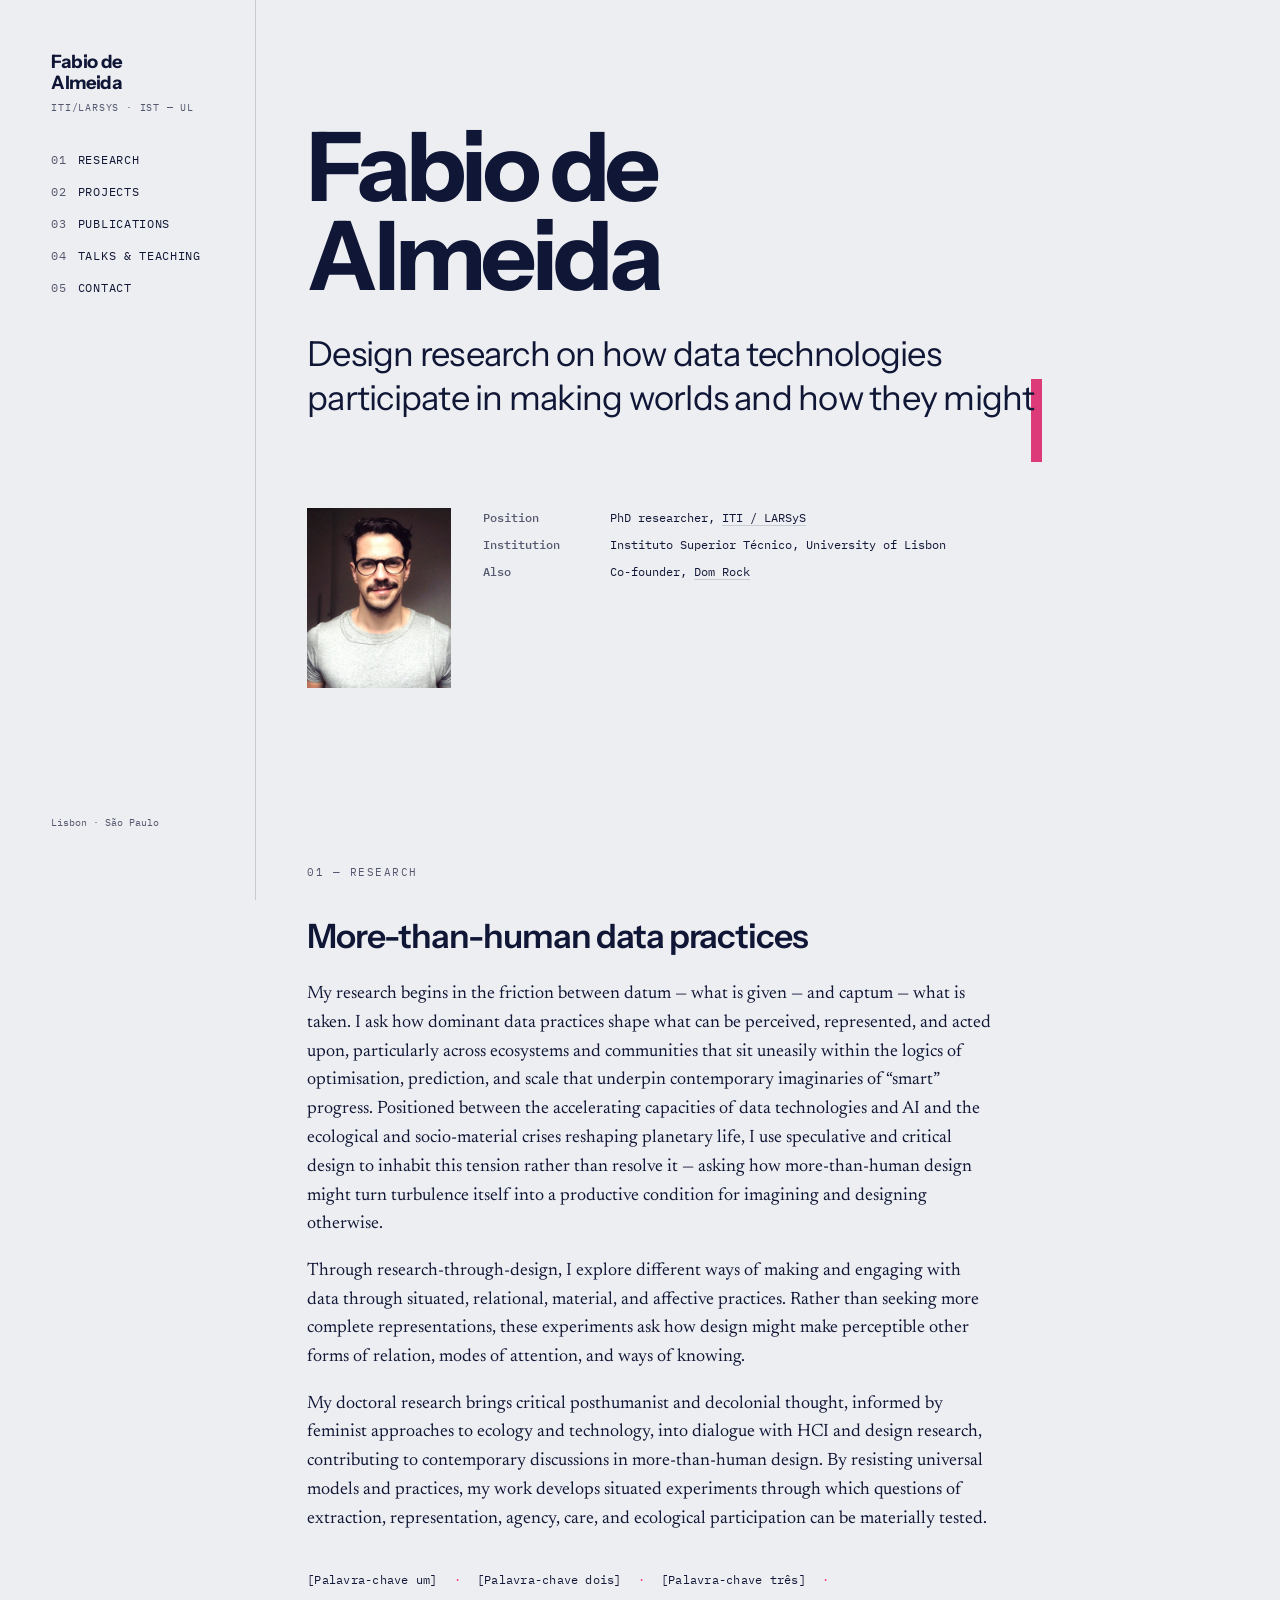
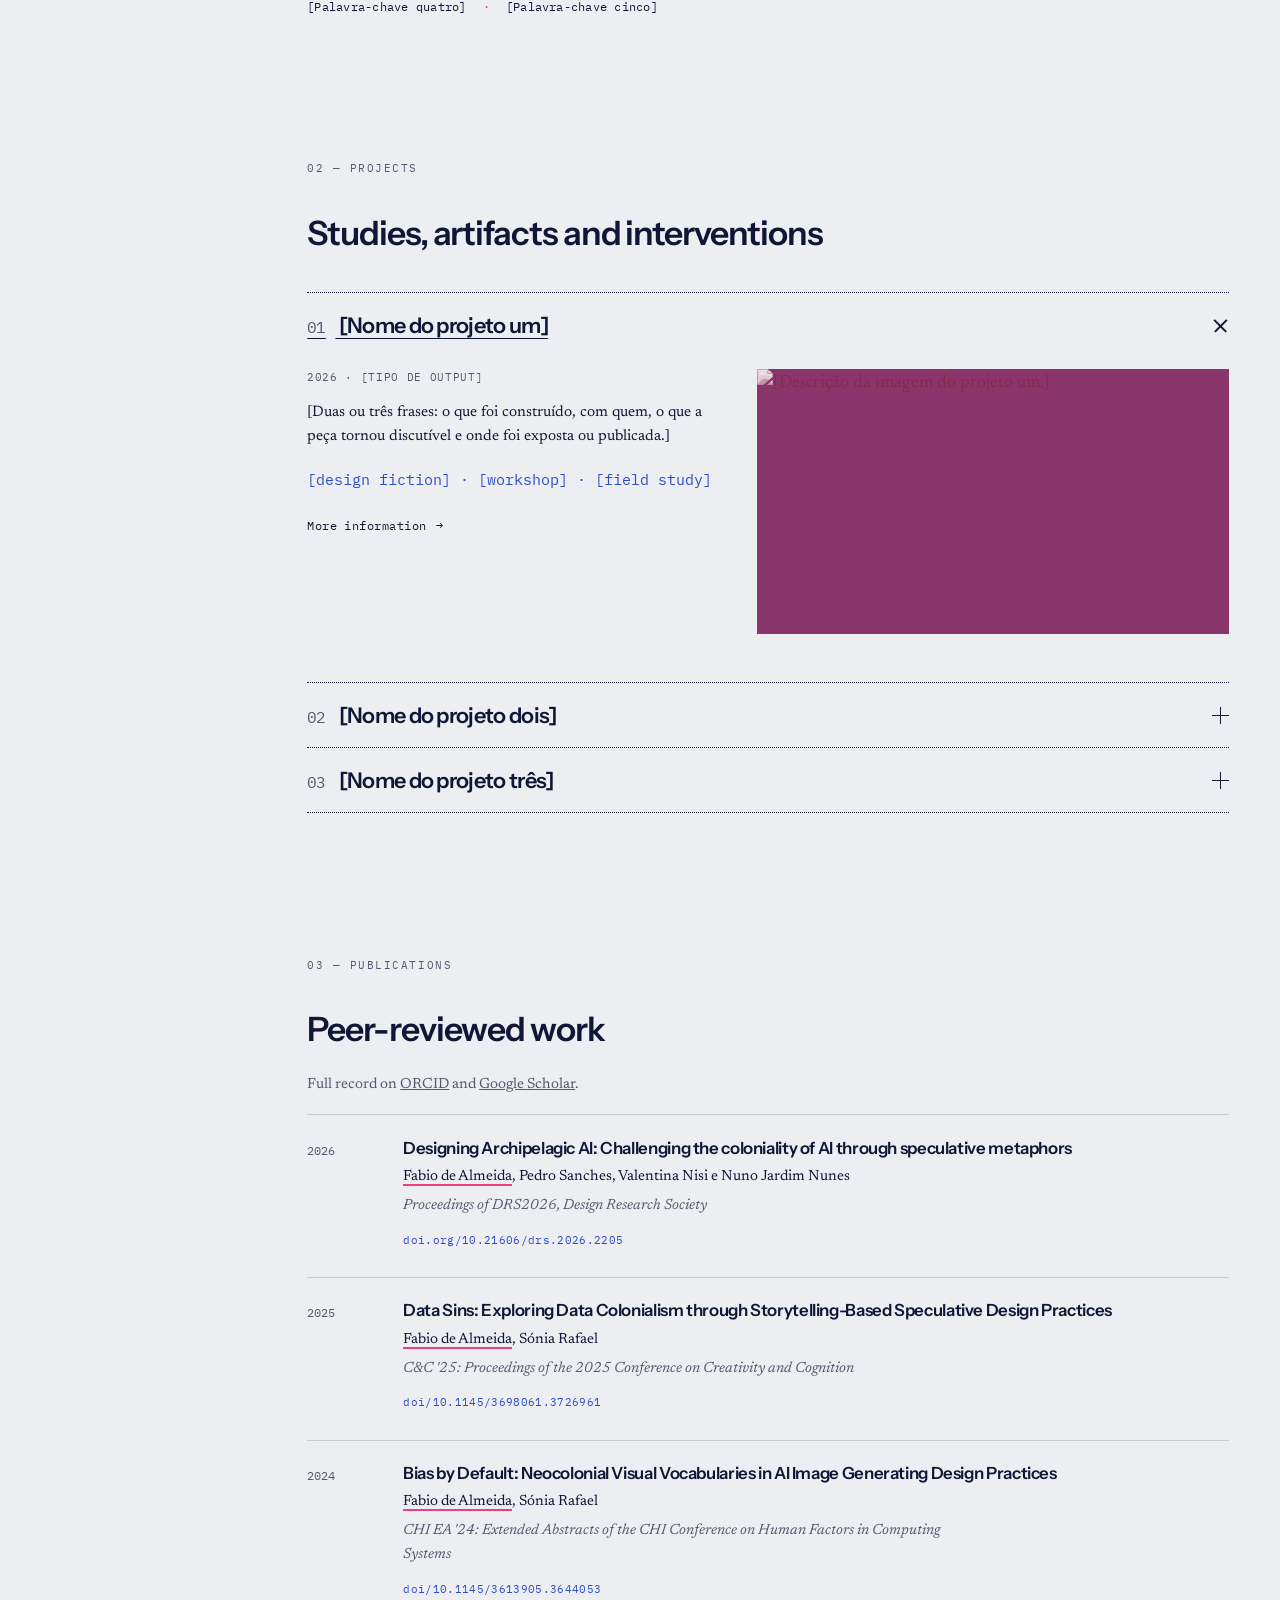
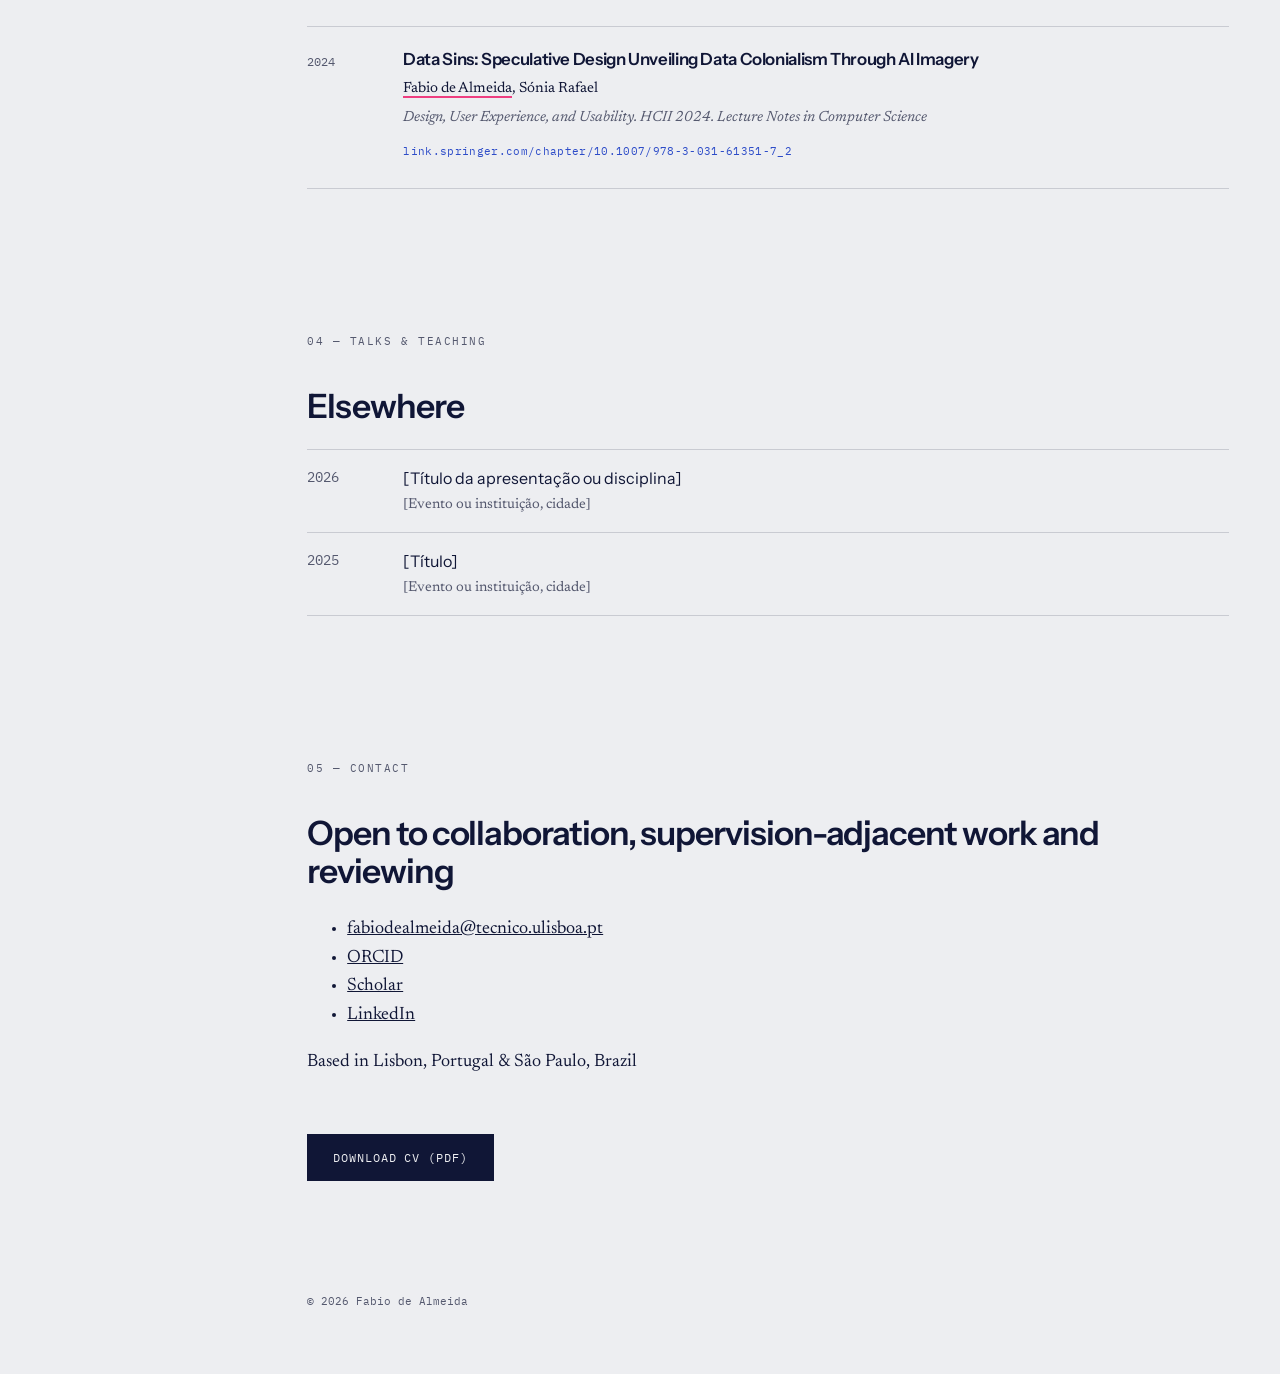
==== commit 82f6fc70: "Update index.html contactos como links" ====
--- a/index.html
+++ b/index.html
@@ -241,28 +241,14 @@
       <p class="eyebrow">05 — Contact</p>
       <h2>Open to collaboration, supervision-adjacent work and reviewing</h2>
 
-      <dl class="contact__grid">
-        <div>
-          <dt>Email</dt>
-          <dd><a href="mailto:fabiodealmeida@tecnico.ulisboa.pt">fabiodealmeida@tecnico.ulisboa.pt</a></dd>
-        </div>
-        <div>
-          <dt>ORCID</dt>
-          <dd><a href="https://orcid.org/0009-0002-2240-5204">0009-0002-2240-5204</a></dd>
-        </div>
-        <div>
-          <dt>Scholar</dt>
-          <dd><a href="https://scholar.google.com/citations?user=OW9LfGoAAAAJ&hl=pt-PT">Perfil</a></dd>
-        </div>
-        <div>
-          <dt>Based in</dt>
-          <dd>Lisbon, Portugal<br>São Paulo, Brazil</dd>
-        </div>
-        <div>
-          <dt>LinkedIn</dt>
-          <dd><a href="https://www.linkedin.com/in/fabiodealmeida9/">Perfil</a></dd>
-        </div>
-      </dl>
+            <ul class="contact__links">
+        <li><a href="mailto:fabiodealmeida@tecnico.ulisboa.pt">fabiodealmeida@tecnico.ulisboa.pt</a></li>
+        <li><a href="https://orcid.org/0009-0002-2240-5204" target="_blank" rel="noopener">ORCID</a></li>
+        <li><a href="https://scholar.google.com/citations?user=OW9LfGoAAAAJ&hl=pt-PT" target="_blank" rel="noopener">Scholar</a></li>
+        <li><a href="https://www.linkedin.com/in/fabiodealmeida9/" target="_blank" rel="noopener">LinkedIn</a></li>
+      </ul>
+
+      <p class="based-in">Based in Lisbon, Portugal &amp; São Paulo, Brazil</p>
 
       <a class="cv" href="cv.pdf">Download CV (PDF)</a>
     </div>
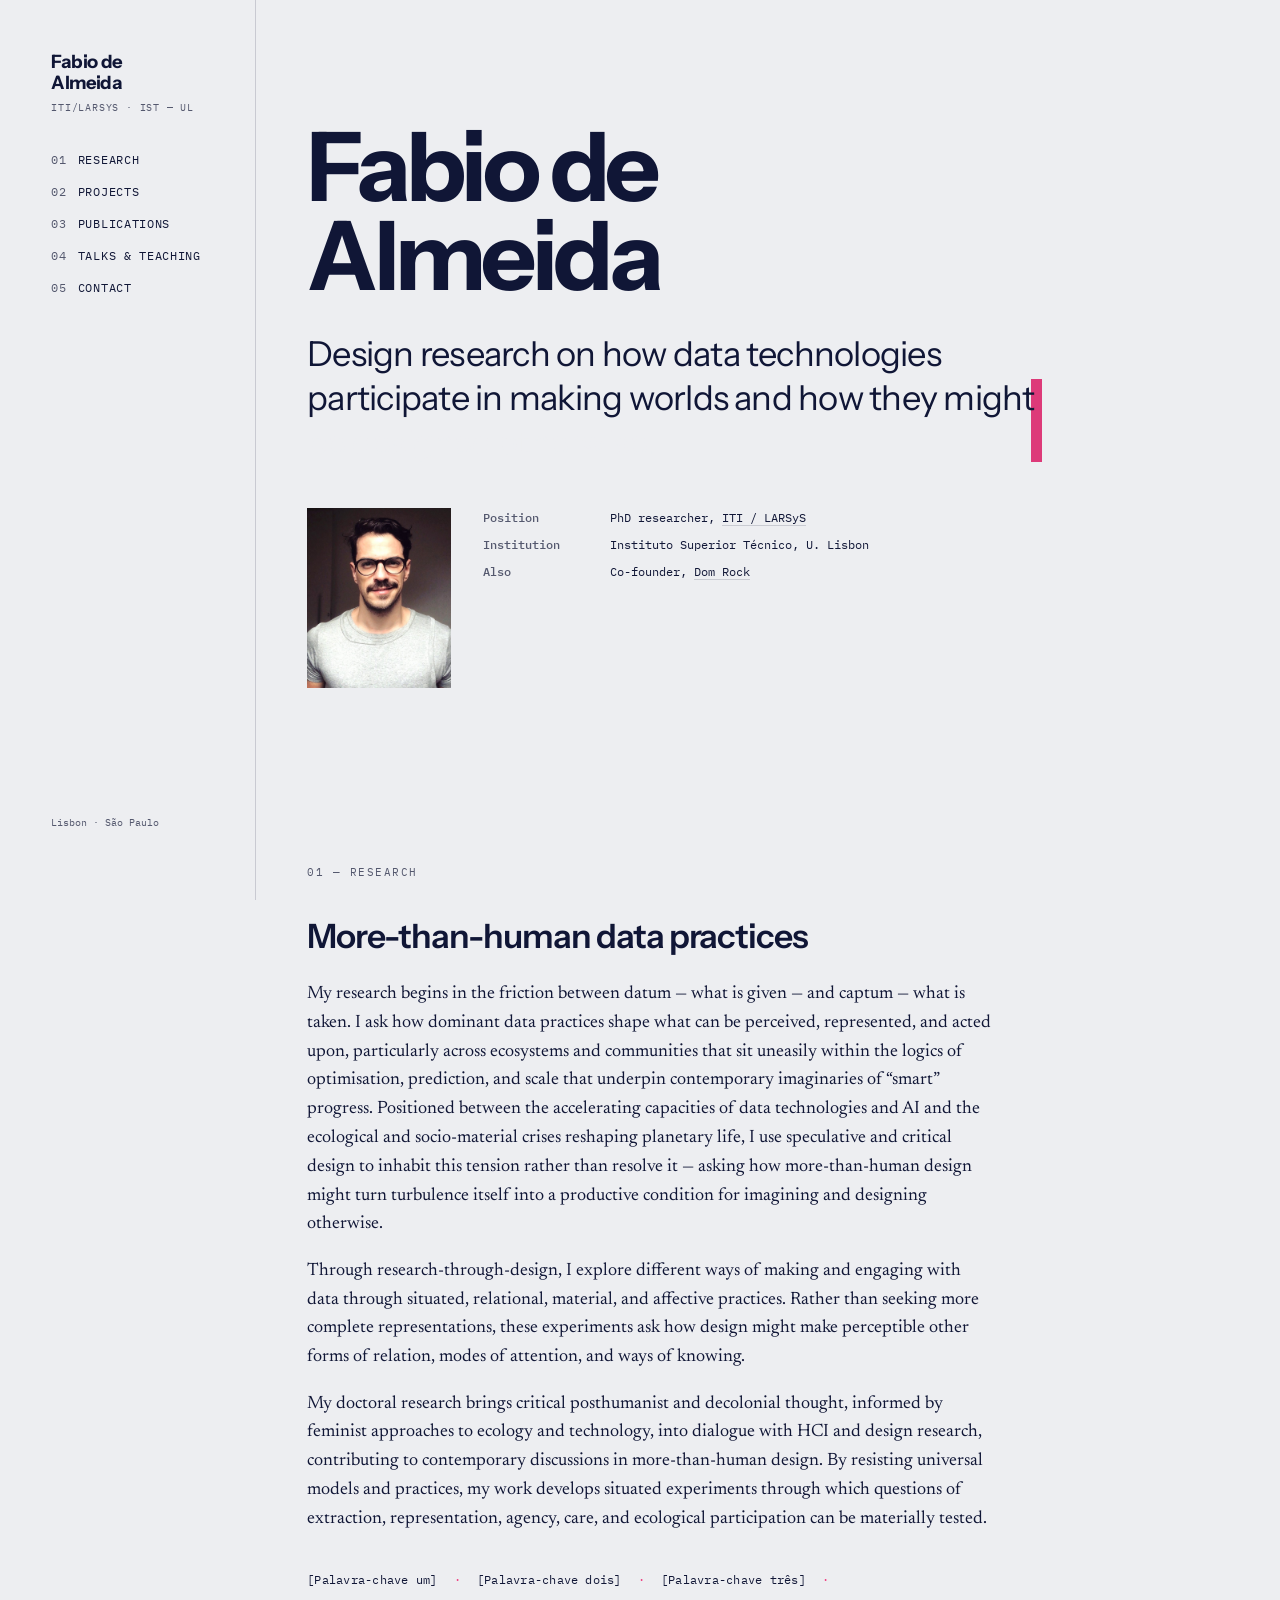
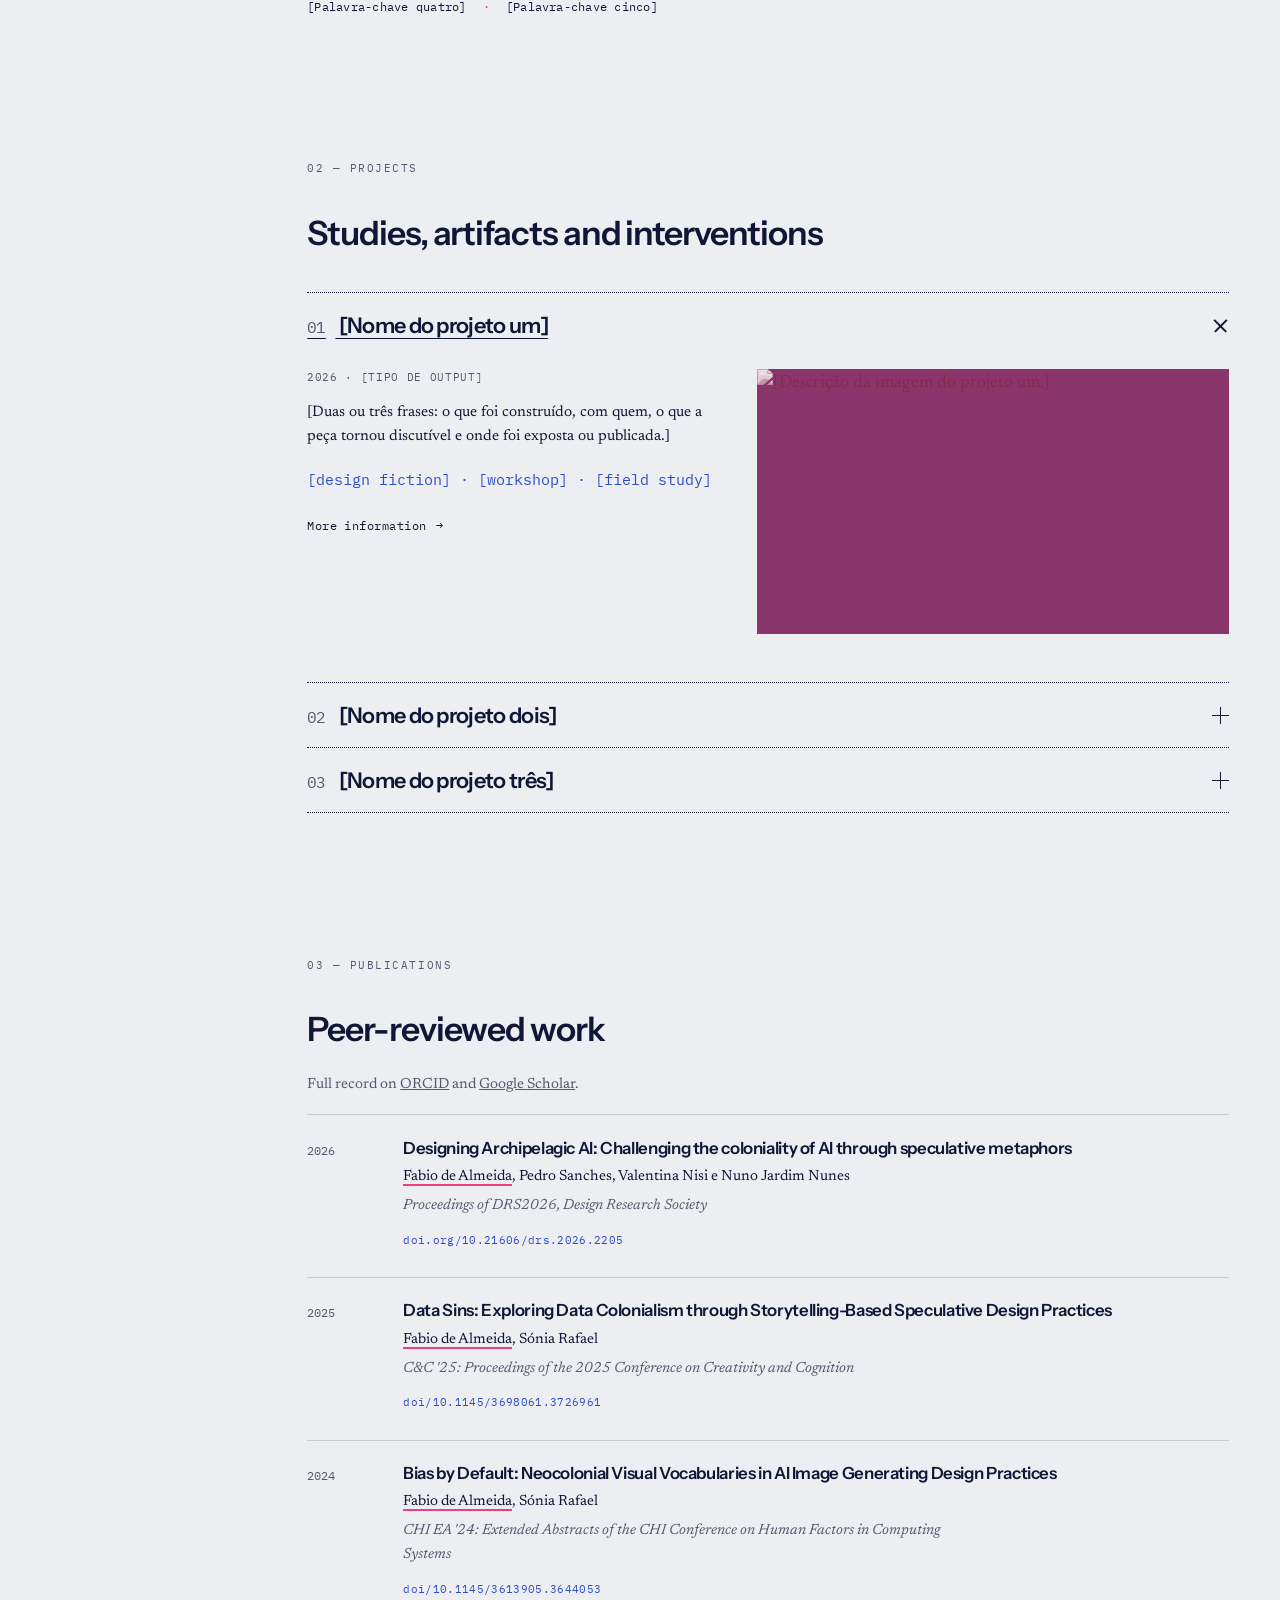
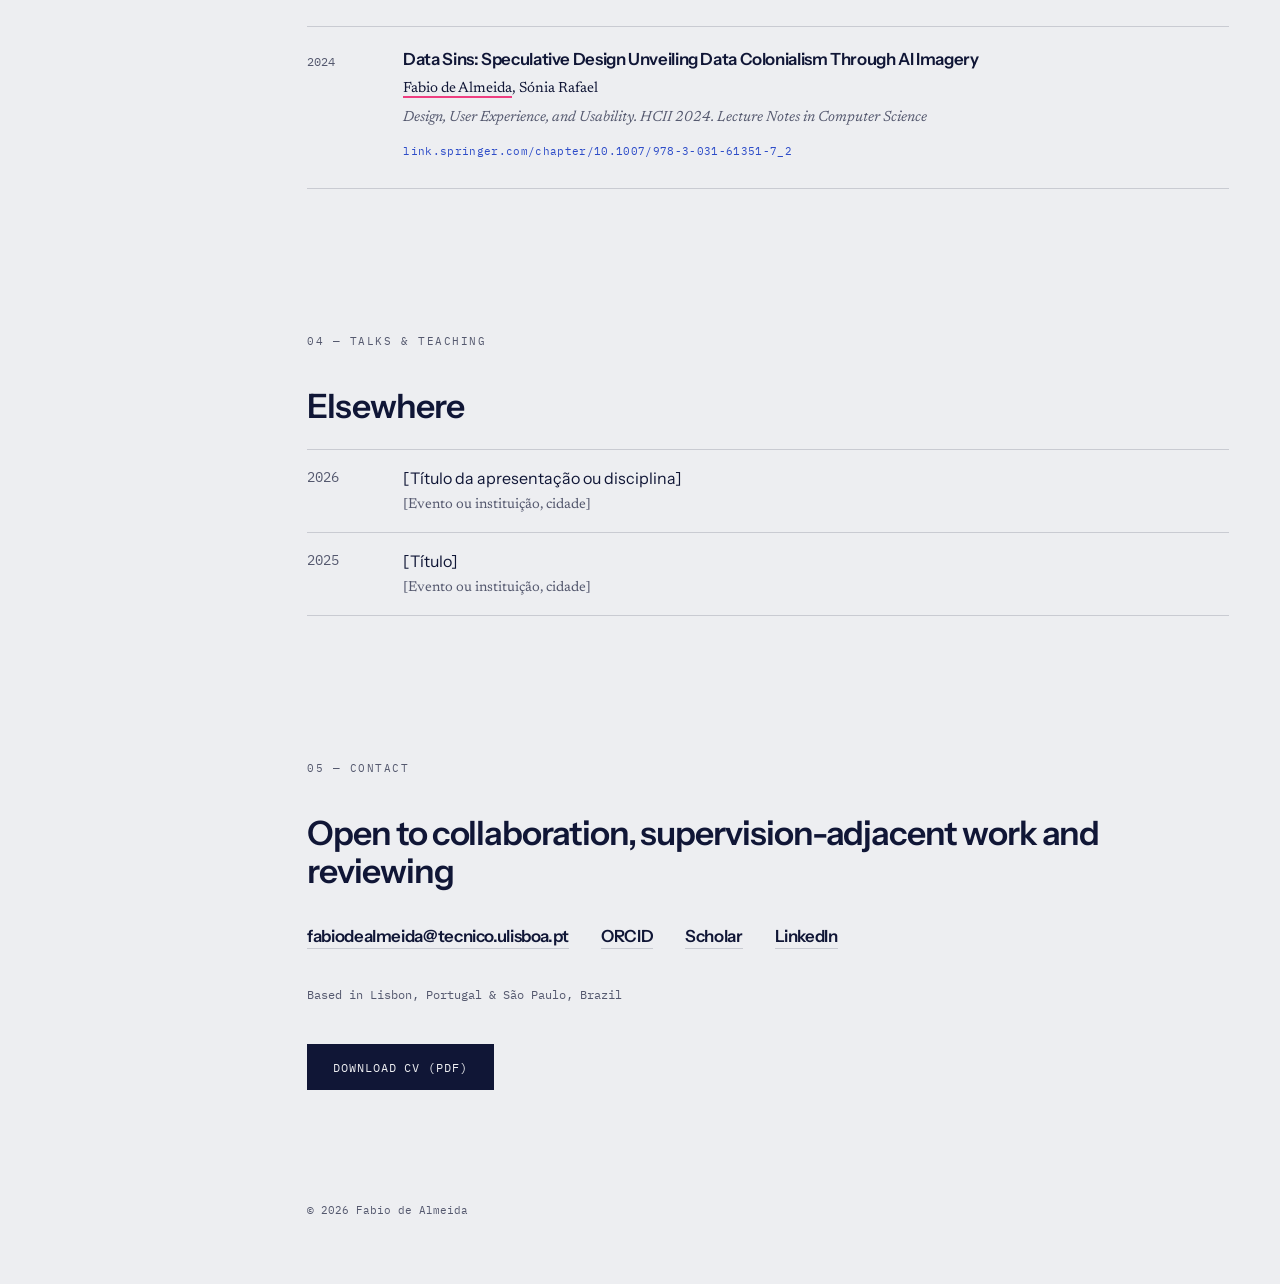
==== commit 10bd32c5: "Update index.html" ====
--- a/index.html
+++ b/index.html
@@ -57,7 +57,7 @@
 
         <ul class="facts">
         <li><b>Position</b> PhD researcher, <a href="https://iti.larsys.pt" target="_blank" rel="noopener">ITI / LARSyS</a></li>
-        <li><b>Institution</b> Instituto Superior Técnico, University of Lisbon</li>
+        <li><b>Institution</b> Instituto Superior Técnico, U. Lisbon</li>
         <li><b>Also</b> Co-founder, <a href="https://www.domrock.net" target="_blank" rel="noopener">Dom Rock</a></li>
         </ul>
       </div>
--- a/style.css
+++ b/style.css
@@ -299,3 +299,15 @@
 /* links dentro da ficha do hero */
 .facts a{color:inherit;text-decoration:none;border-bottom:1px solid var(--rule)}
 .facts a:hover,.facts a:focus-visible{color:var(--pink);border-bottom-color:var(--pink)}
+
+/* contactos como lista de links */
+.contact__links{list-style:none;margin:2rem 0 0;padding:0;display:flex;flex-wrap:wrap;gap:.75rem 2rem}
+.contact__links a{font-family:var(--display);font-weight:600;font-size:1.05rem;
+  letter-spacing:-.022em;text-decoration:none;border-bottom:1px solid var(--rule);padding-bottom:.15rem}
+.contact__links a:hover,.contact__links a:focus-visible{color:var(--pink);border-bottom-color:var(--pink)}
+.based-in{font-family:var(--mono);font-size:.76rem;color:var(--grey);margin:2rem 0 0}
+
+@media (max-width:600px){
+  .facts b{display:block;min-width:0;margin-bottom:.1rem}
+  .facts{gap:.9rem}
+}
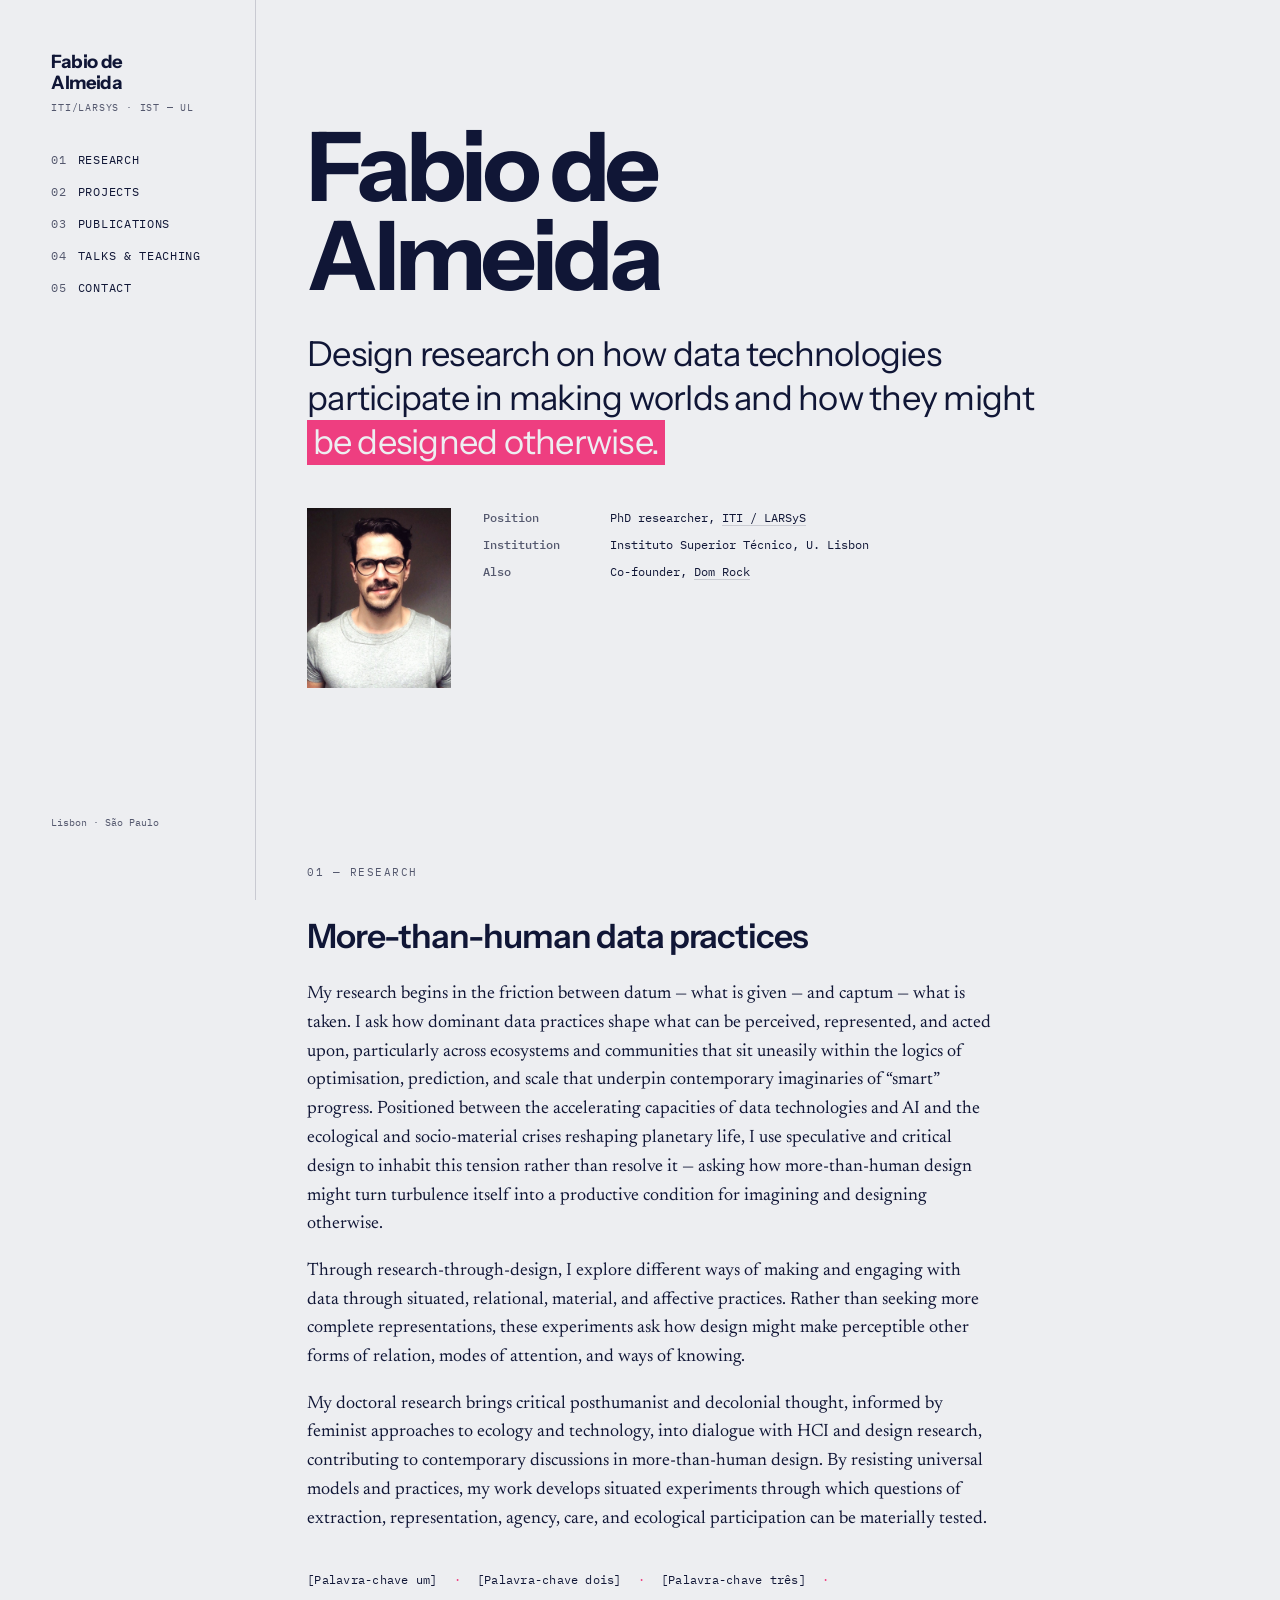
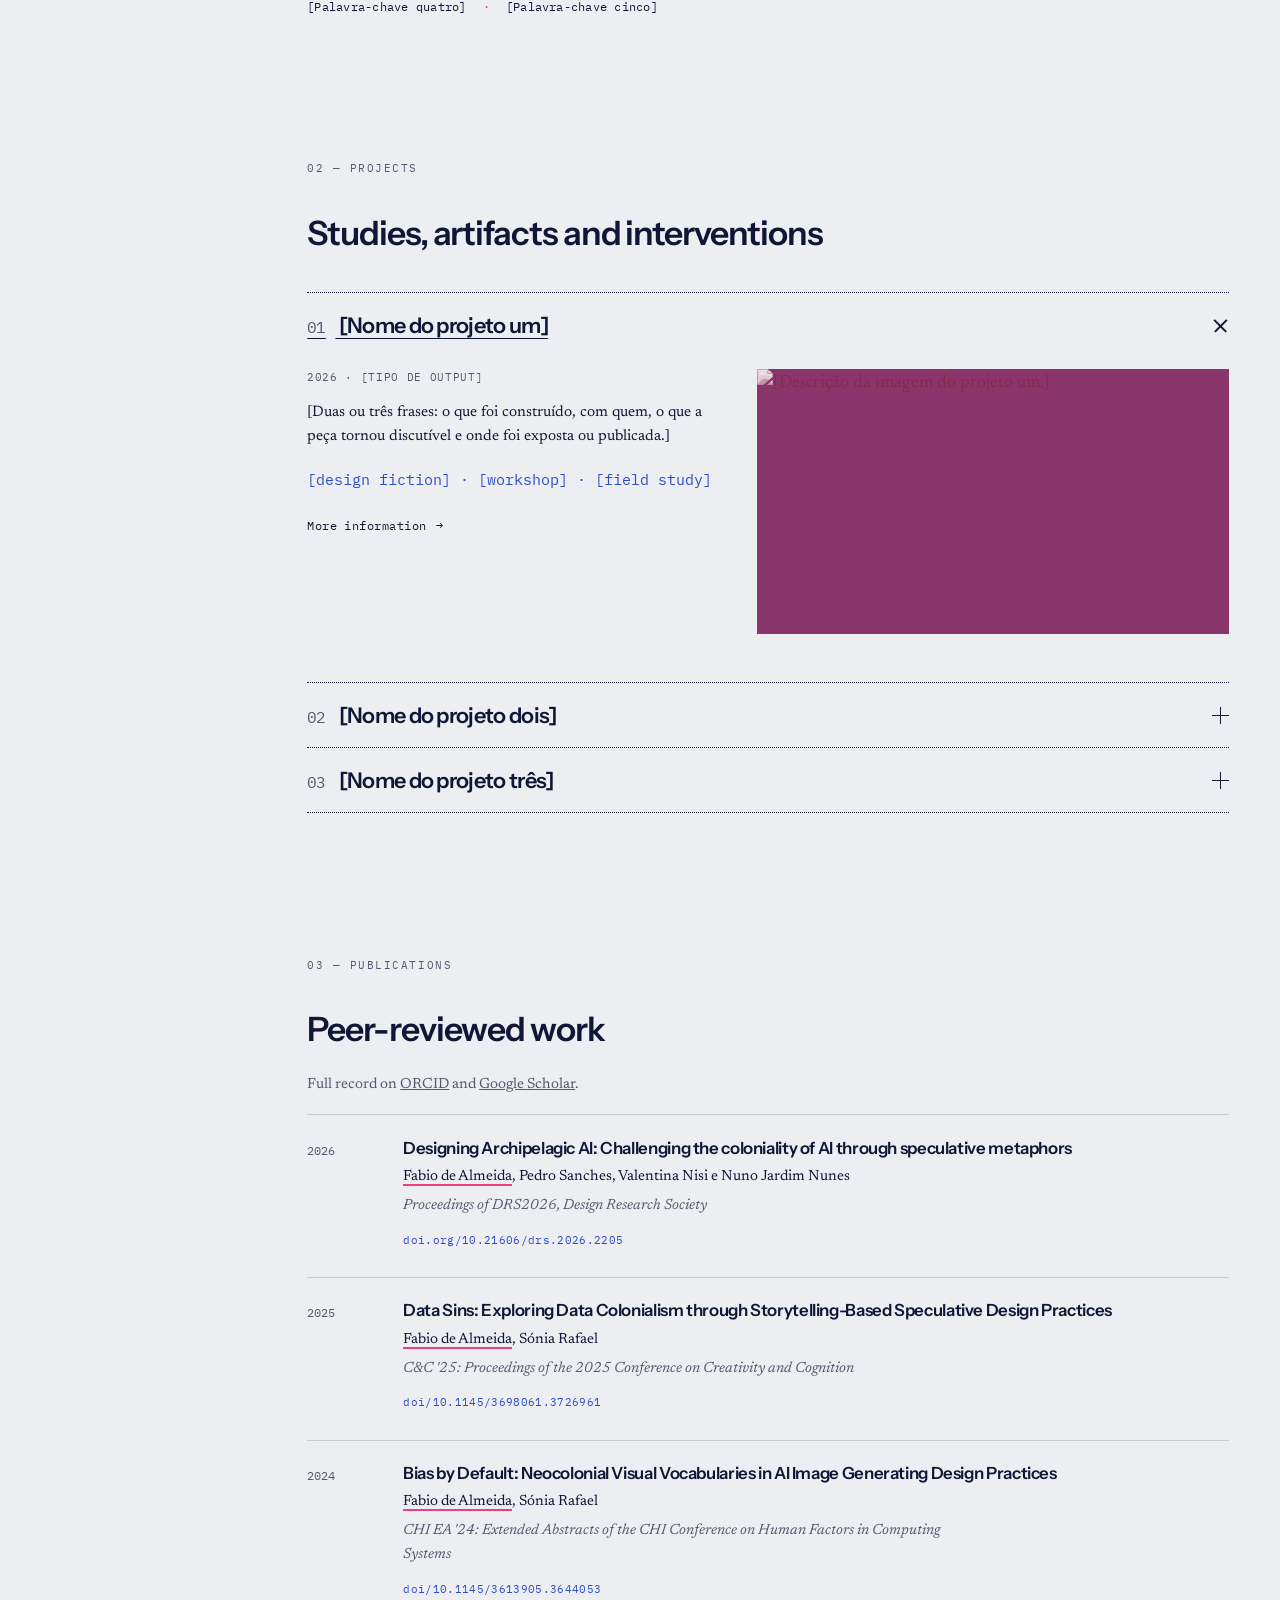
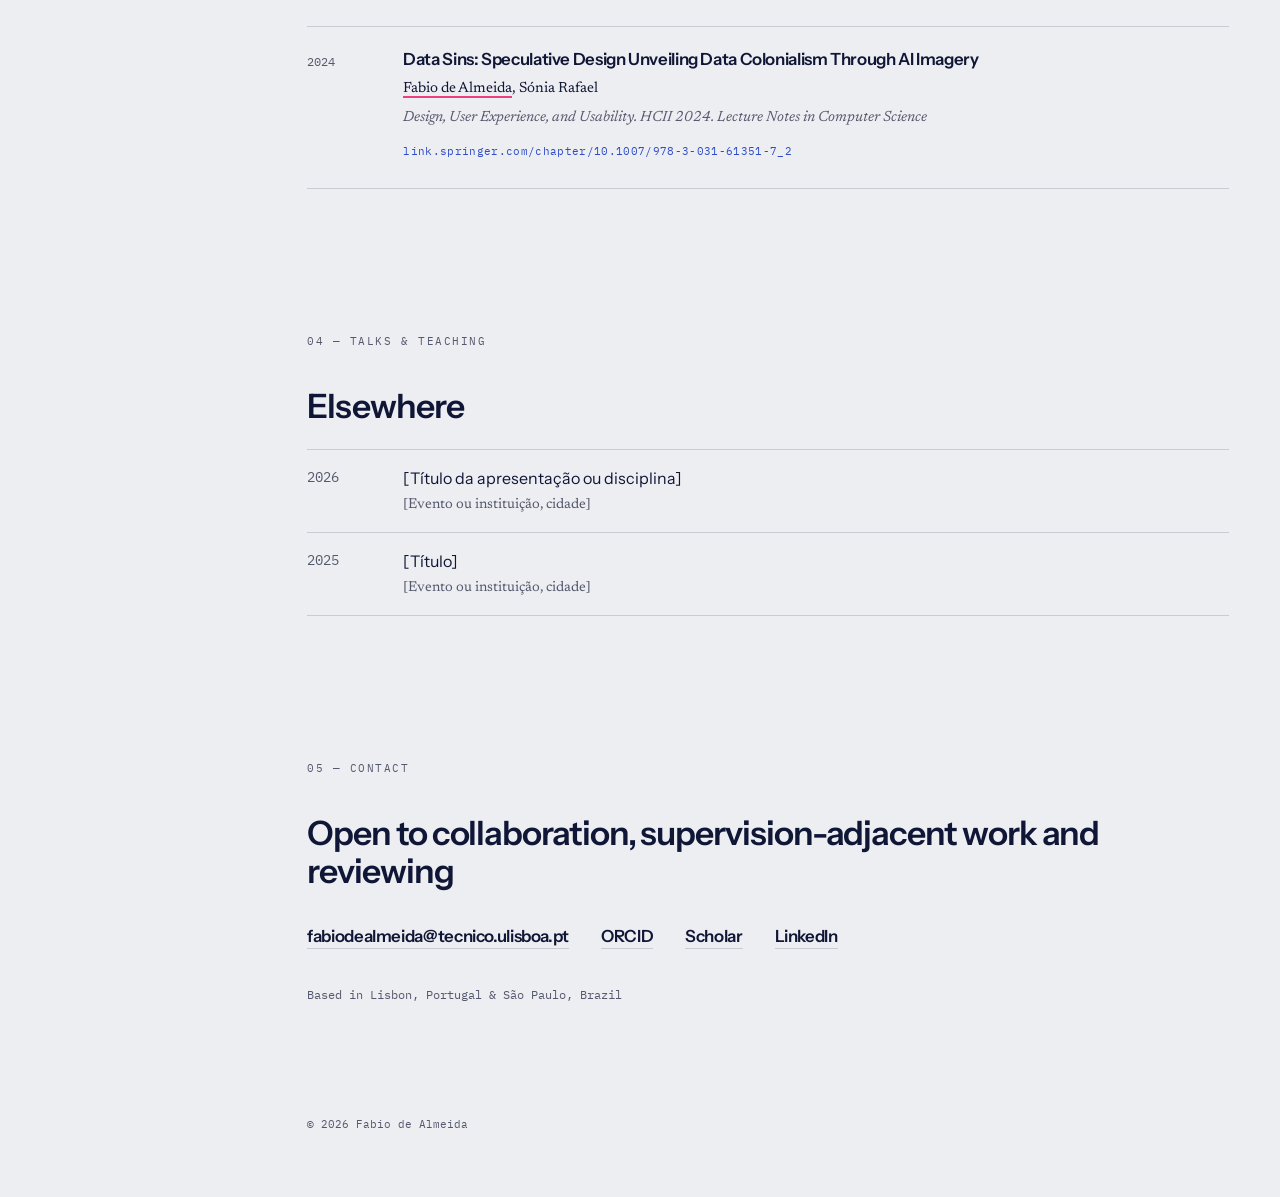
==== commit 3e083e9d: "Update index.html CV" ====
--- a/index.html
+++ b/index.html
@@ -250,7 +250,6 @@
 
       <p class="based-in">Based in Lisbon, Portugal &amp; São Paulo, Brazil</p>
 
-      <a class="cv" href="cv.pdf">Download CV (PDF)</a>
     </div>
   </section>
 
--- a/style.css
+++ b/style.css
@@ -34,11 +34,11 @@
 img{max-width:100%;display:block}
 
 /* ---------- overprint motif: a pink plate that sits slightly off ---------- */
-.overprint{position:relative;display:inline}
-.overprint::before{
-  content:"";position:absolute;inset:-.05em -.15em .12em -.15em;
-  background:var(--pink);mix-blend-mode:multiply;z-index:-1;
-  transform:translate(2px,3px);
+.overprint{
+  background:var(--pink);
+  padding:.04em .16em;
+  -webkit-box-decoration-break:clone;
+  box-decoration-break:clone;
 }
 
 /* ---------------------------- navigation ---------------------------- */
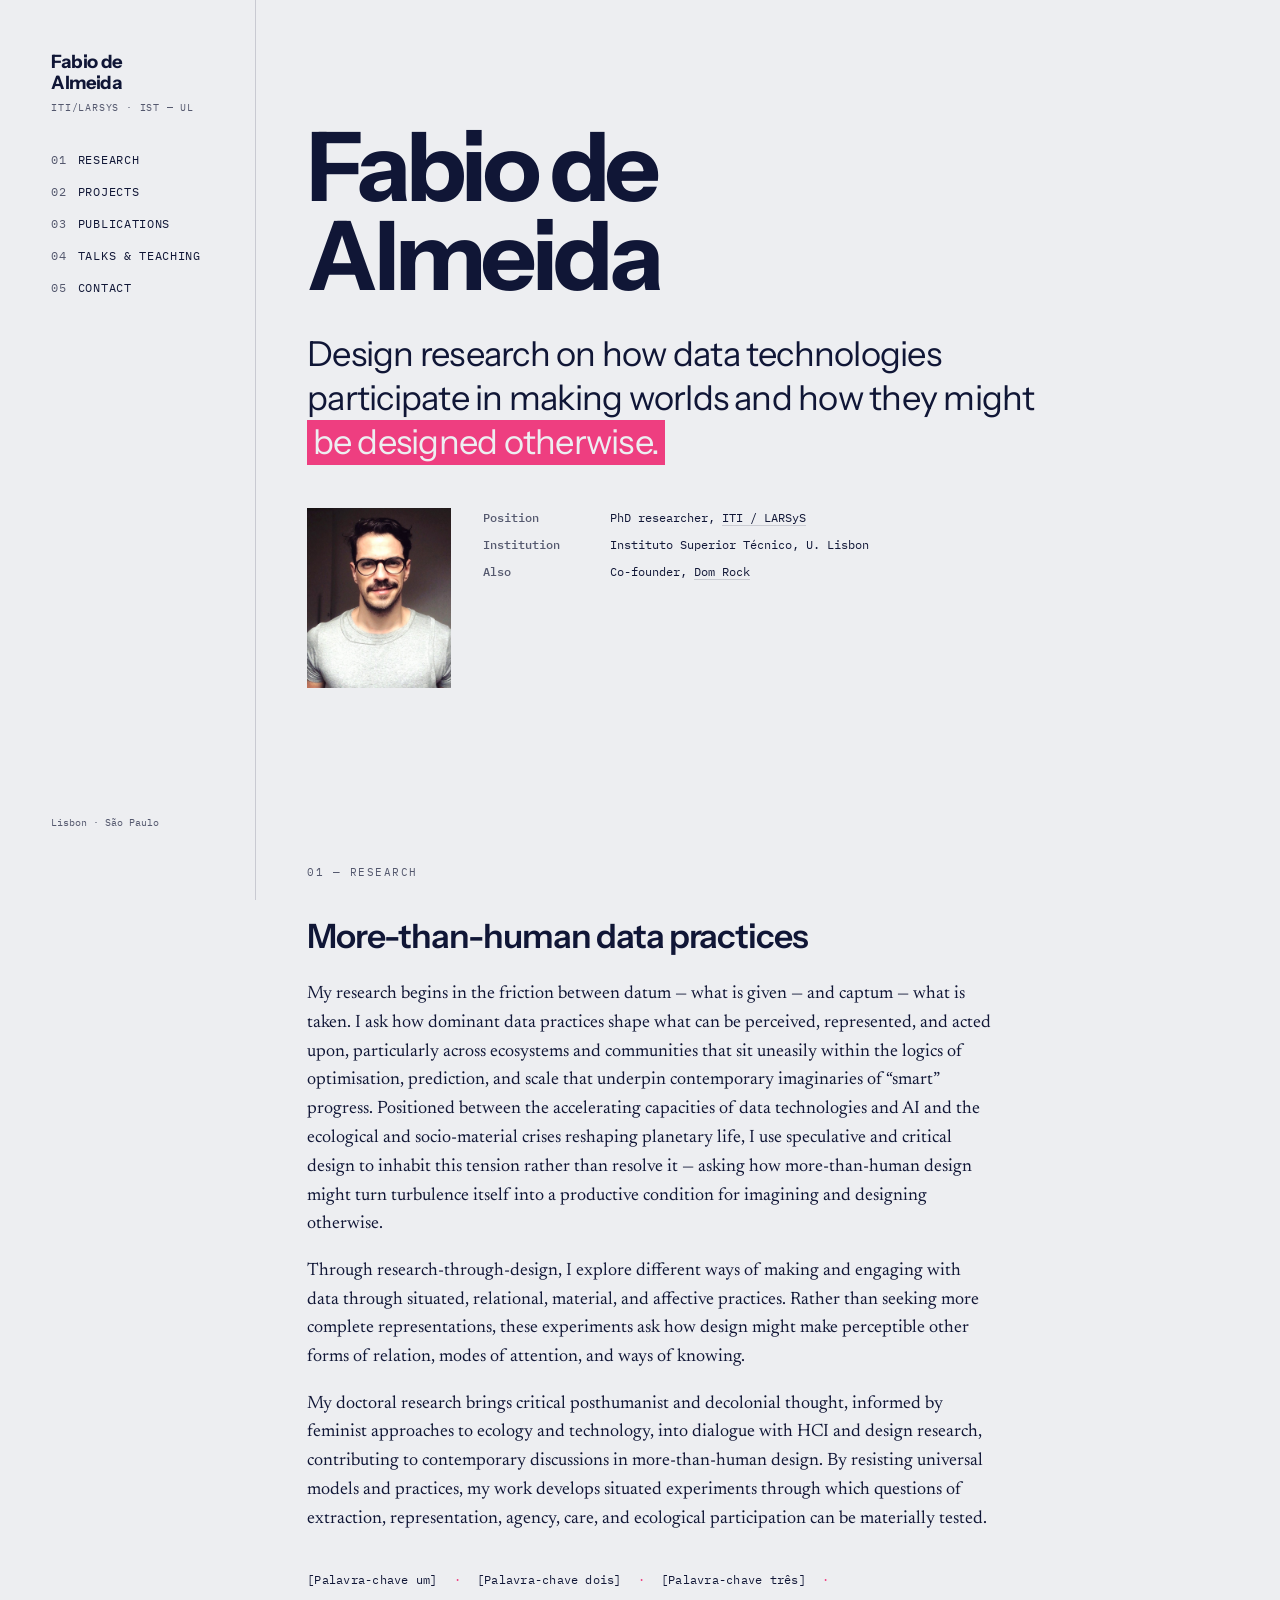
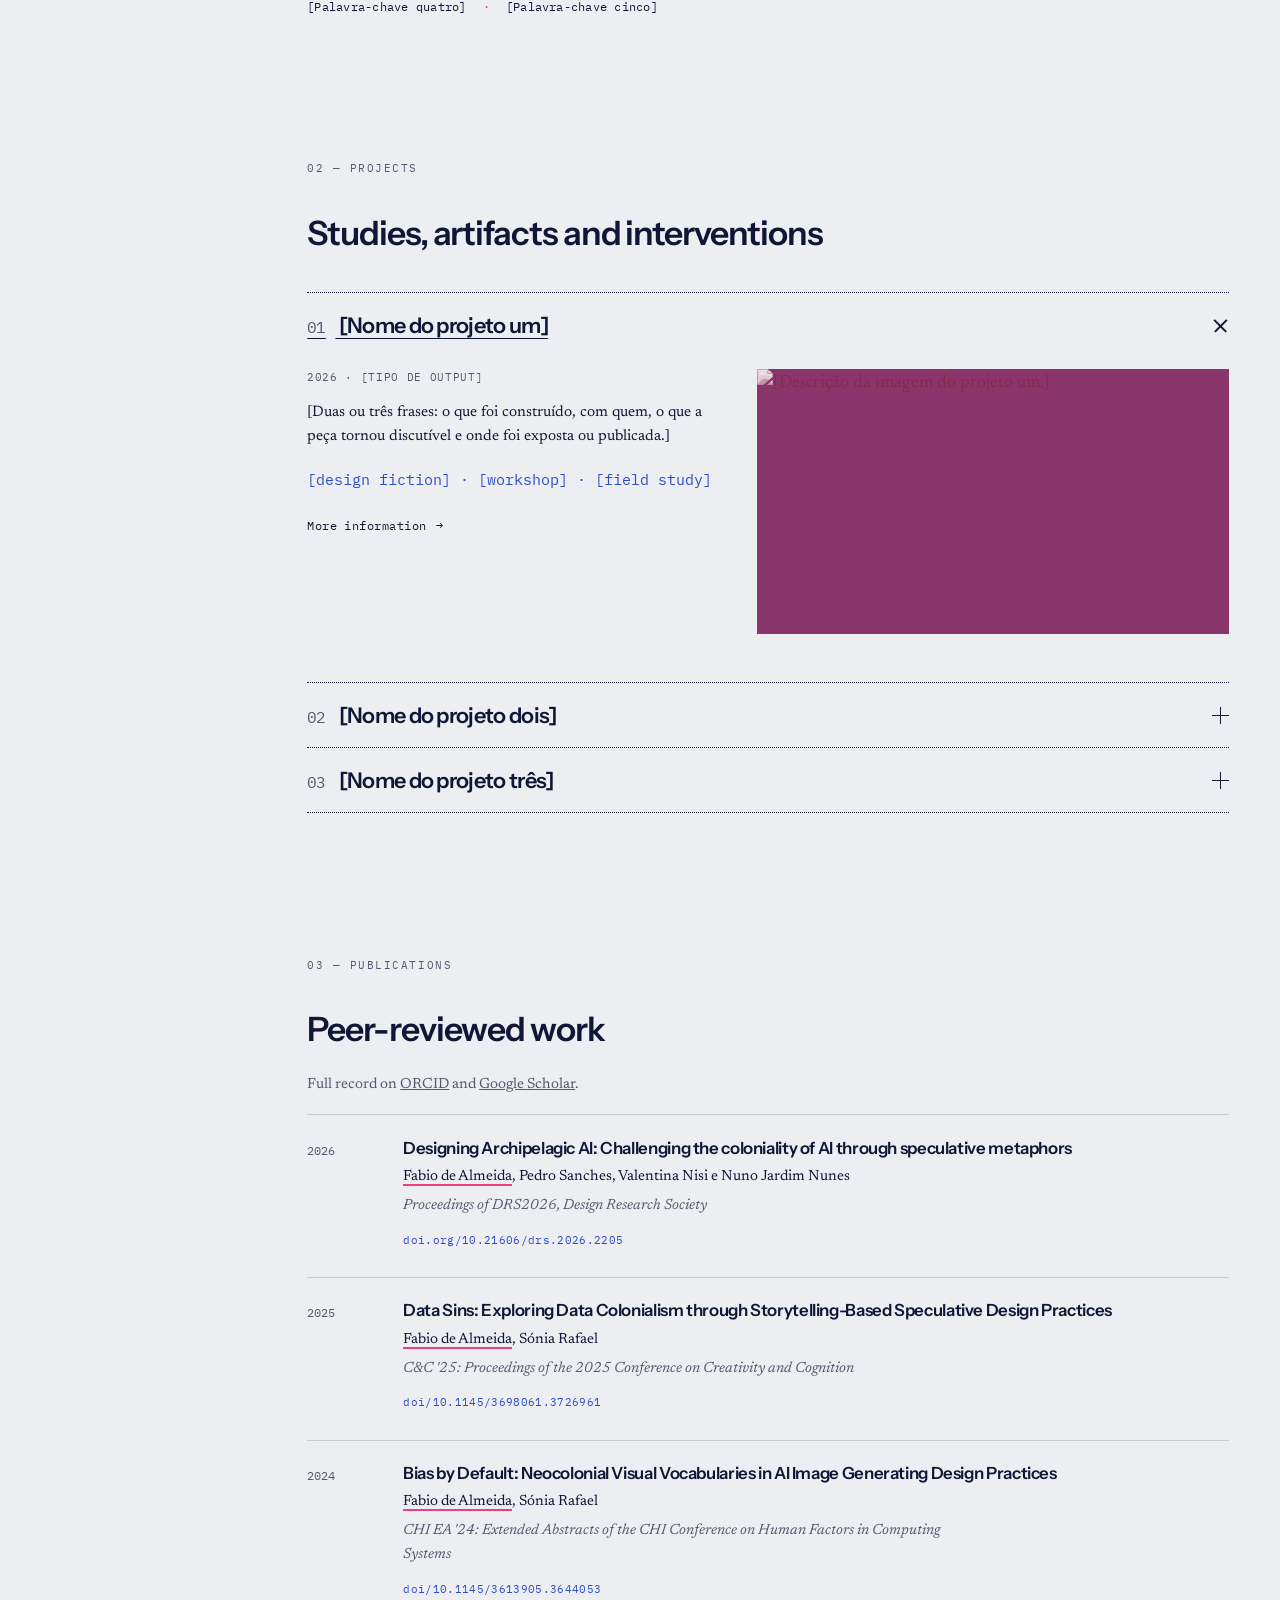
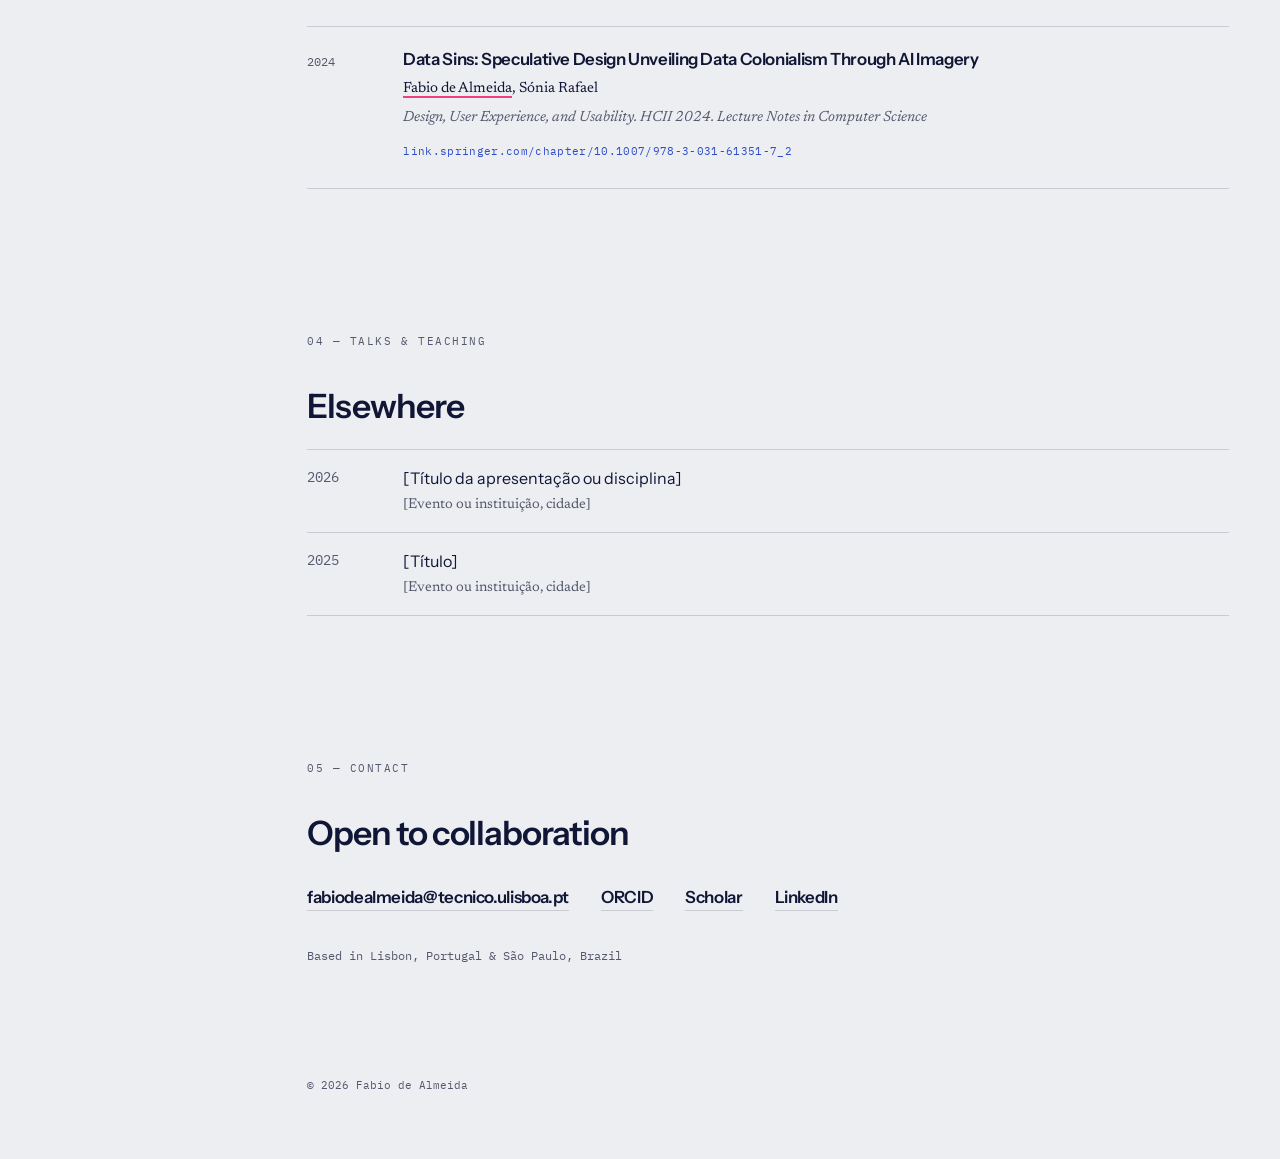
==== commit 11a47251: "Update index.html" ====
--- a/index.html
+++ b/index.html
@@ -239,7 +239,7 @@
   <section id="contact">
     <div class="wrap">
       <p class="eyebrow">05 — Contact</p>
-      <h2>Open to collaboration, supervision-adjacent work and reviewing</h2>
+      <h2>Open to collaboration</h2>
 
             <ul class="contact__links">
         <li><a href="mailto:fabiodealmeida@tecnico.ulisboa.pt">fabiodealmeida@tecnico.ulisboa.pt</a></li>
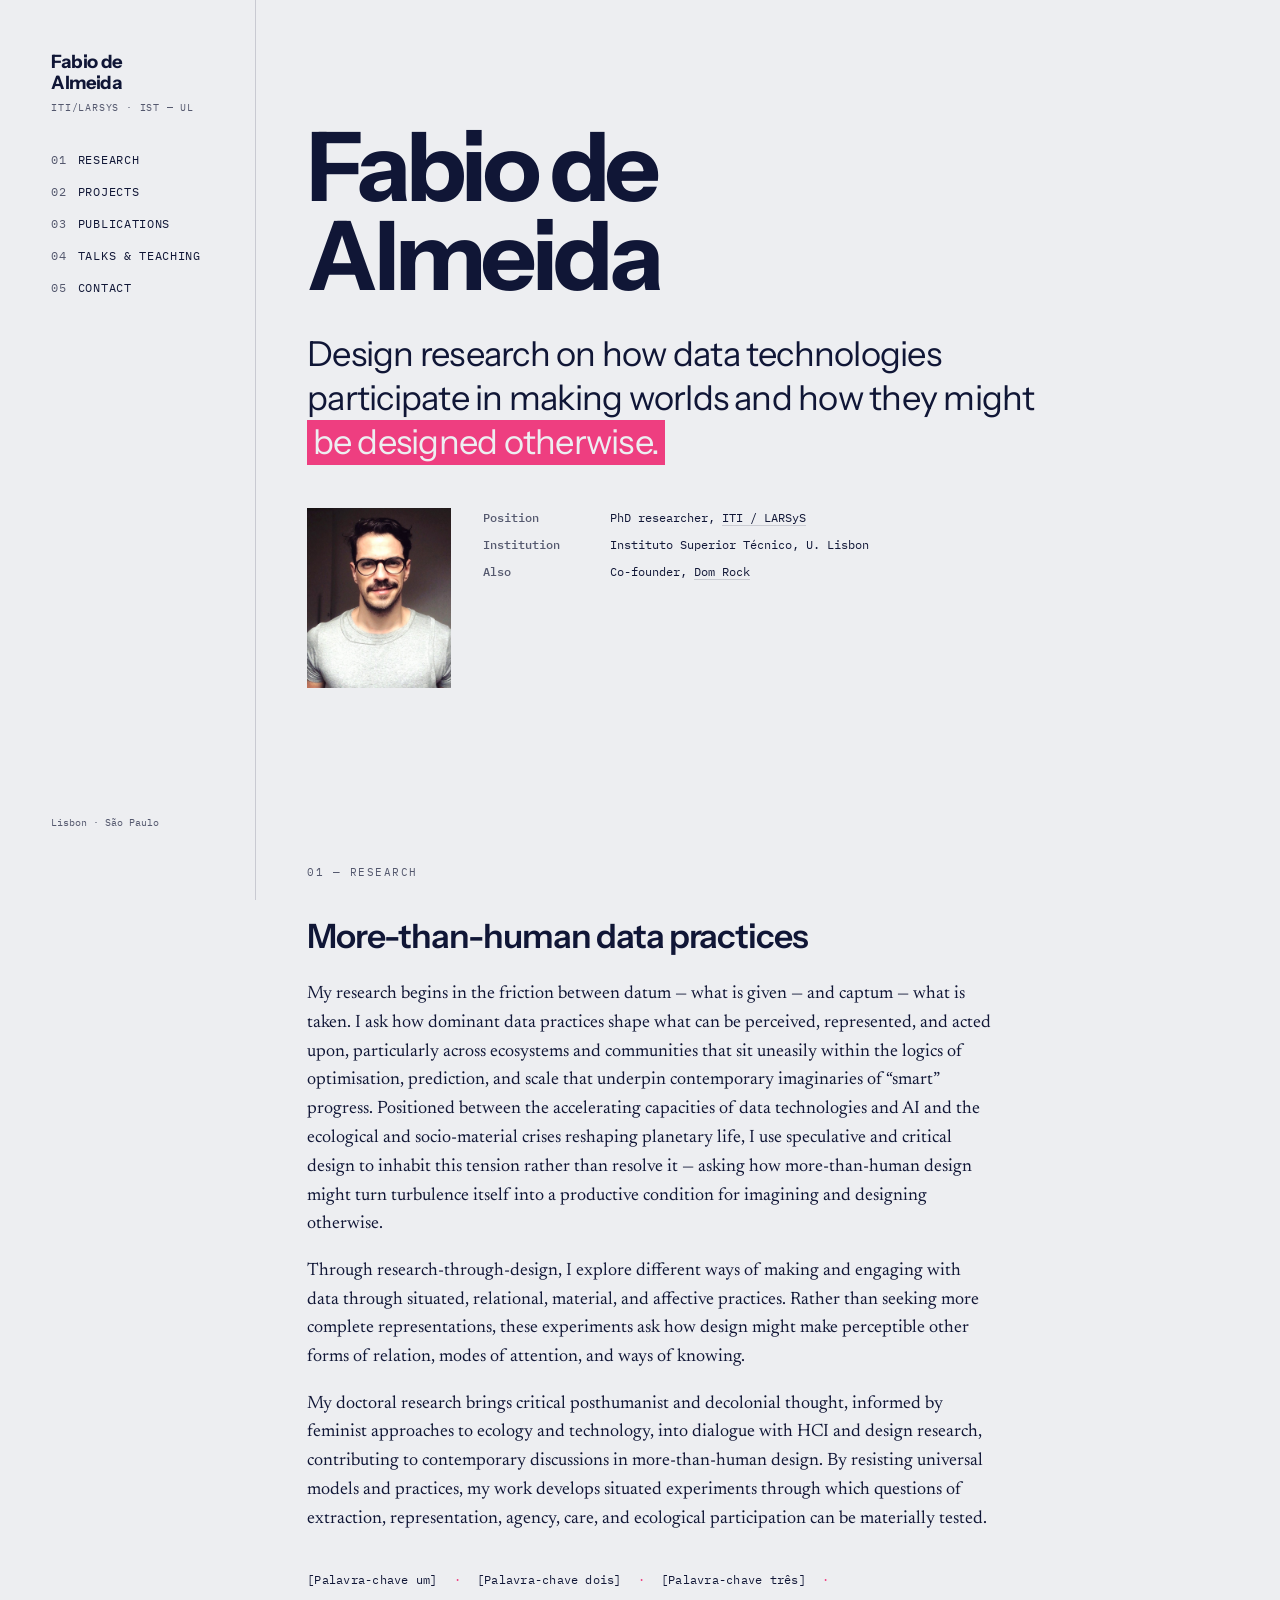
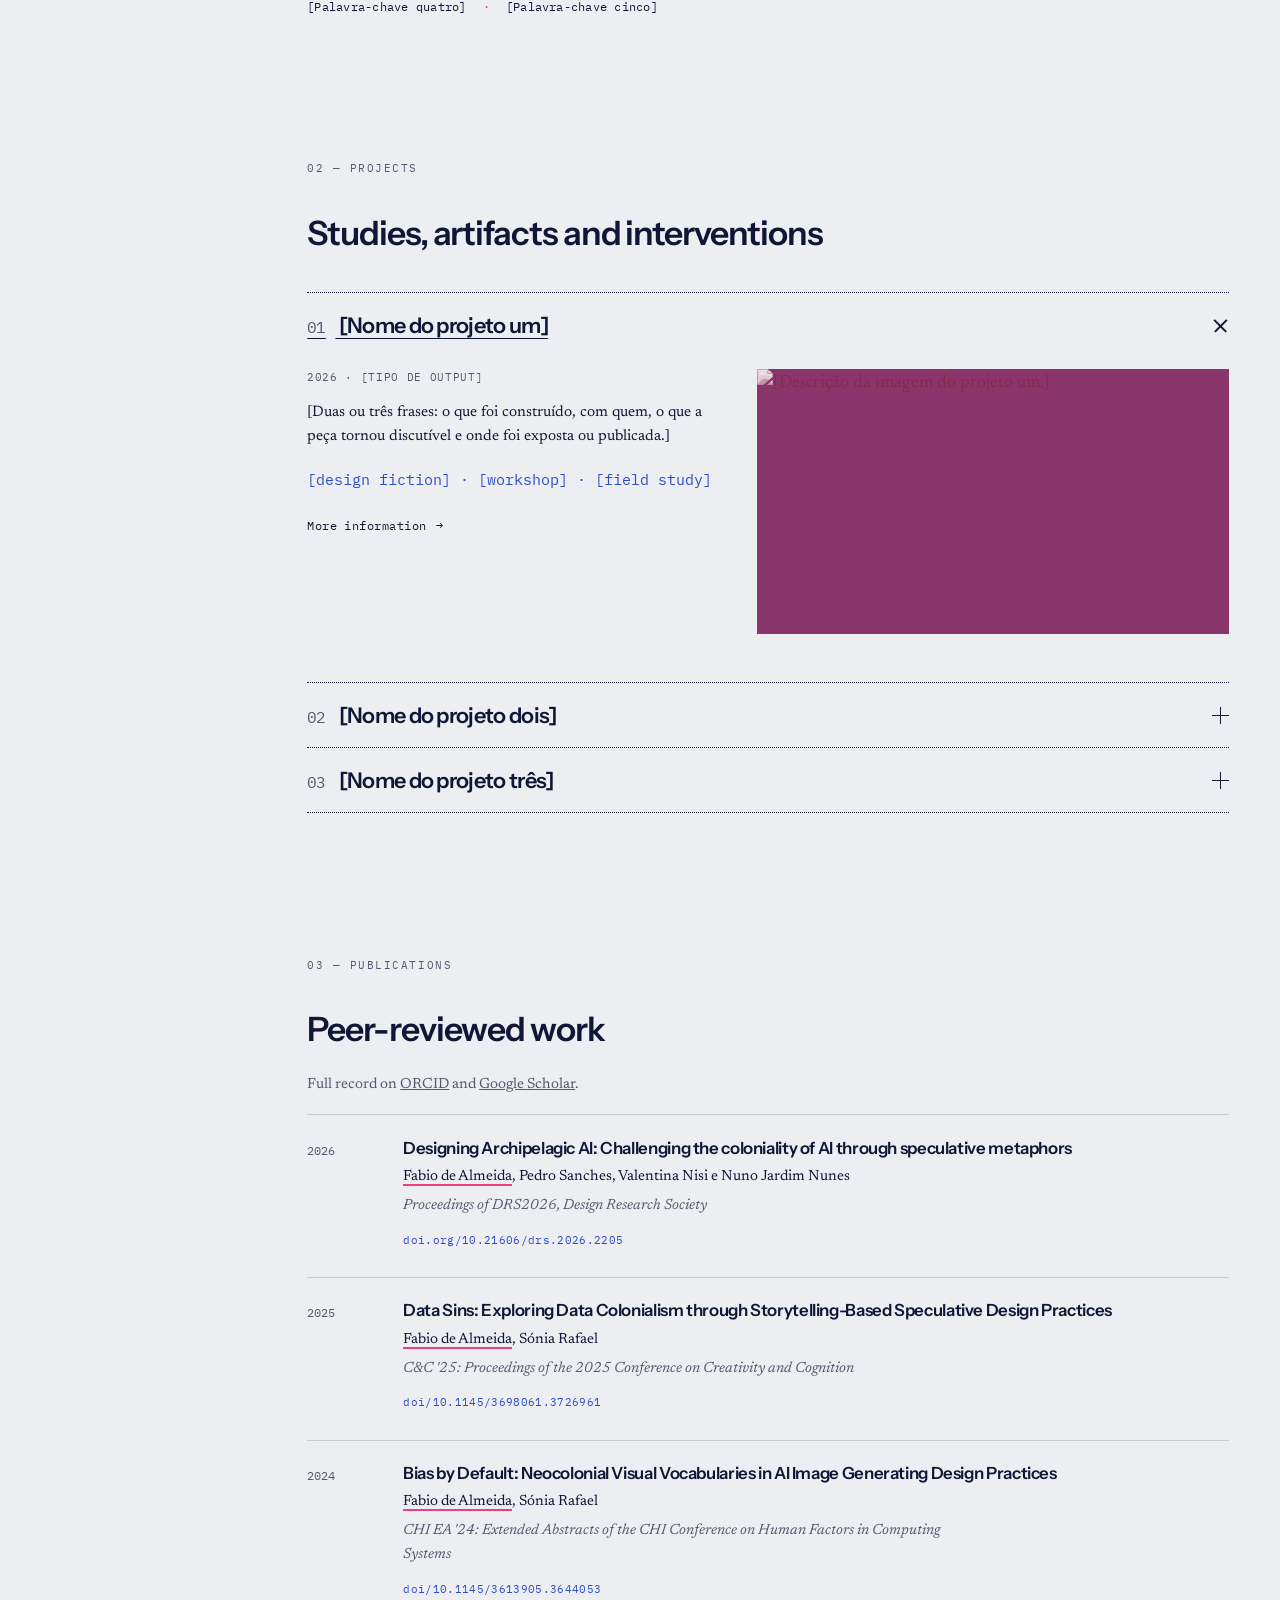
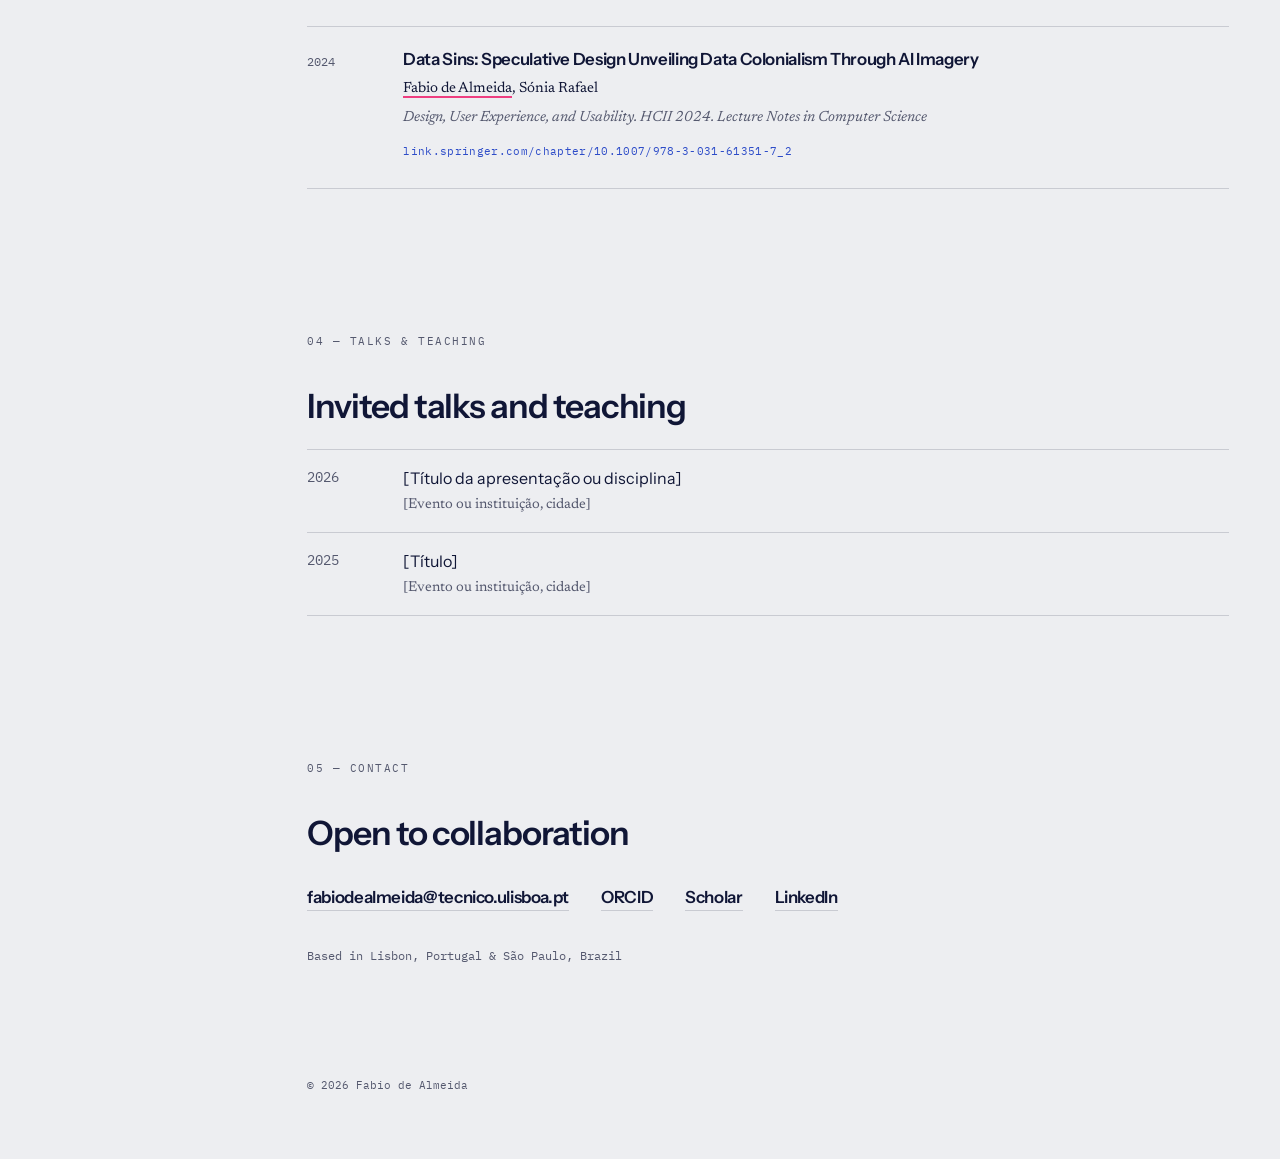
==== commit ebae6242: "Update index.html" ====
--- a/index.html
+++ b/index.html
@@ -218,7 +218,7 @@
   <section id="talks">
     <div class="wrap">
       <p class="eyebrow">04 — Talks &amp; teaching</p>
-      <h2>Elsewhere</h2>
+      <h2>Invited talks and teaching</h2>
     </div>
 
     <ul class="rows">
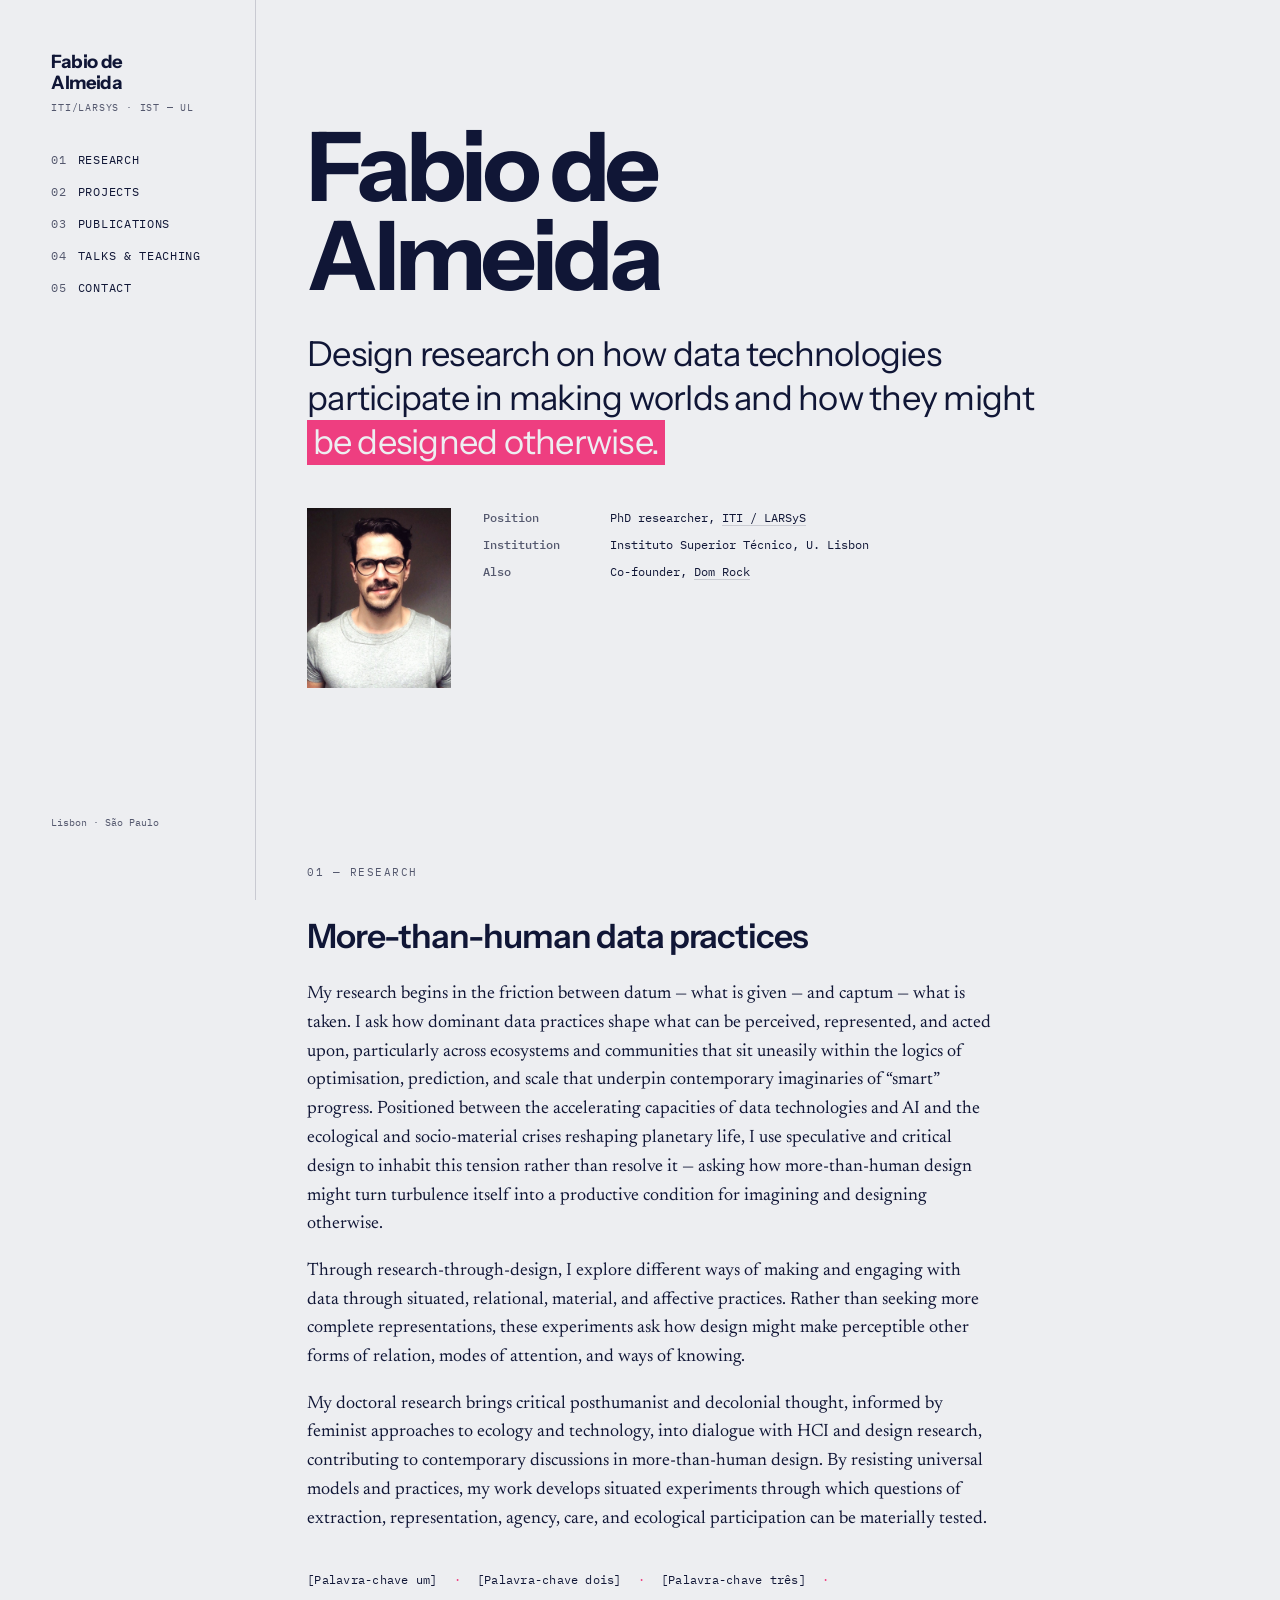
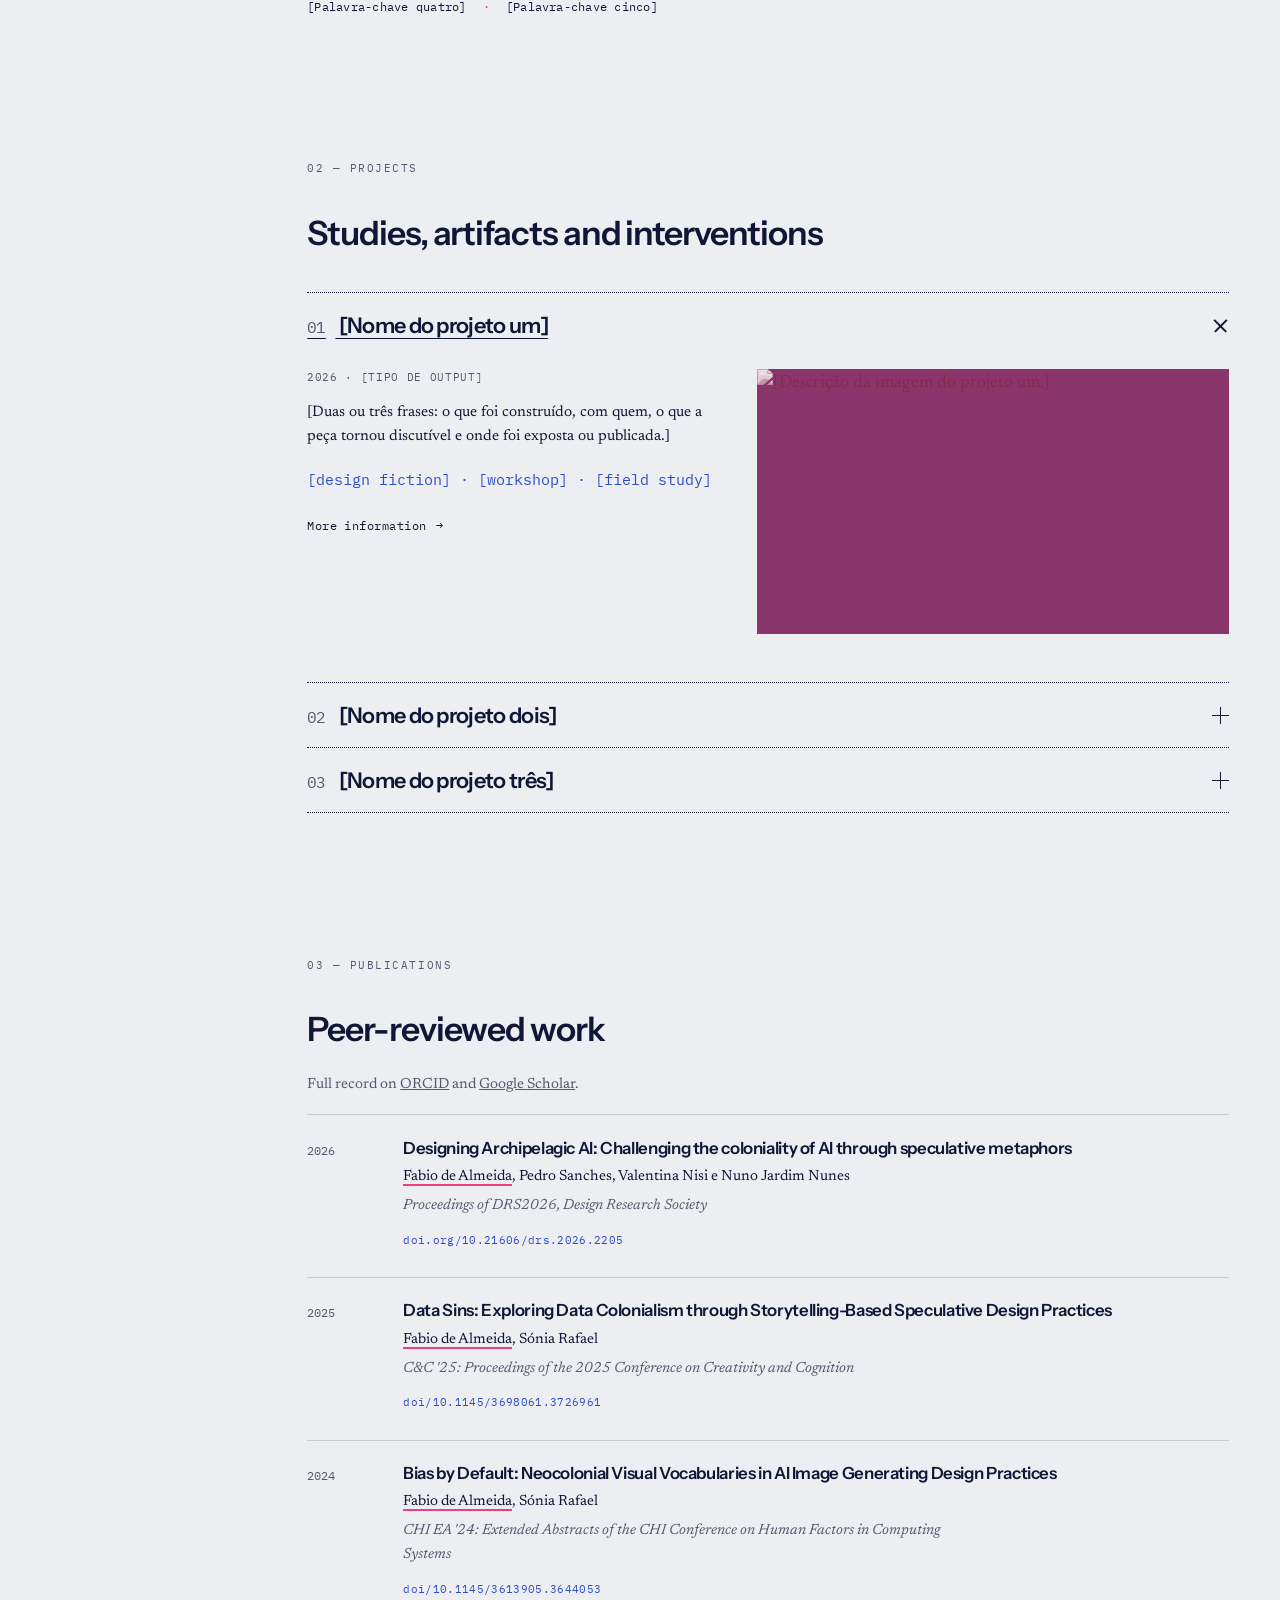
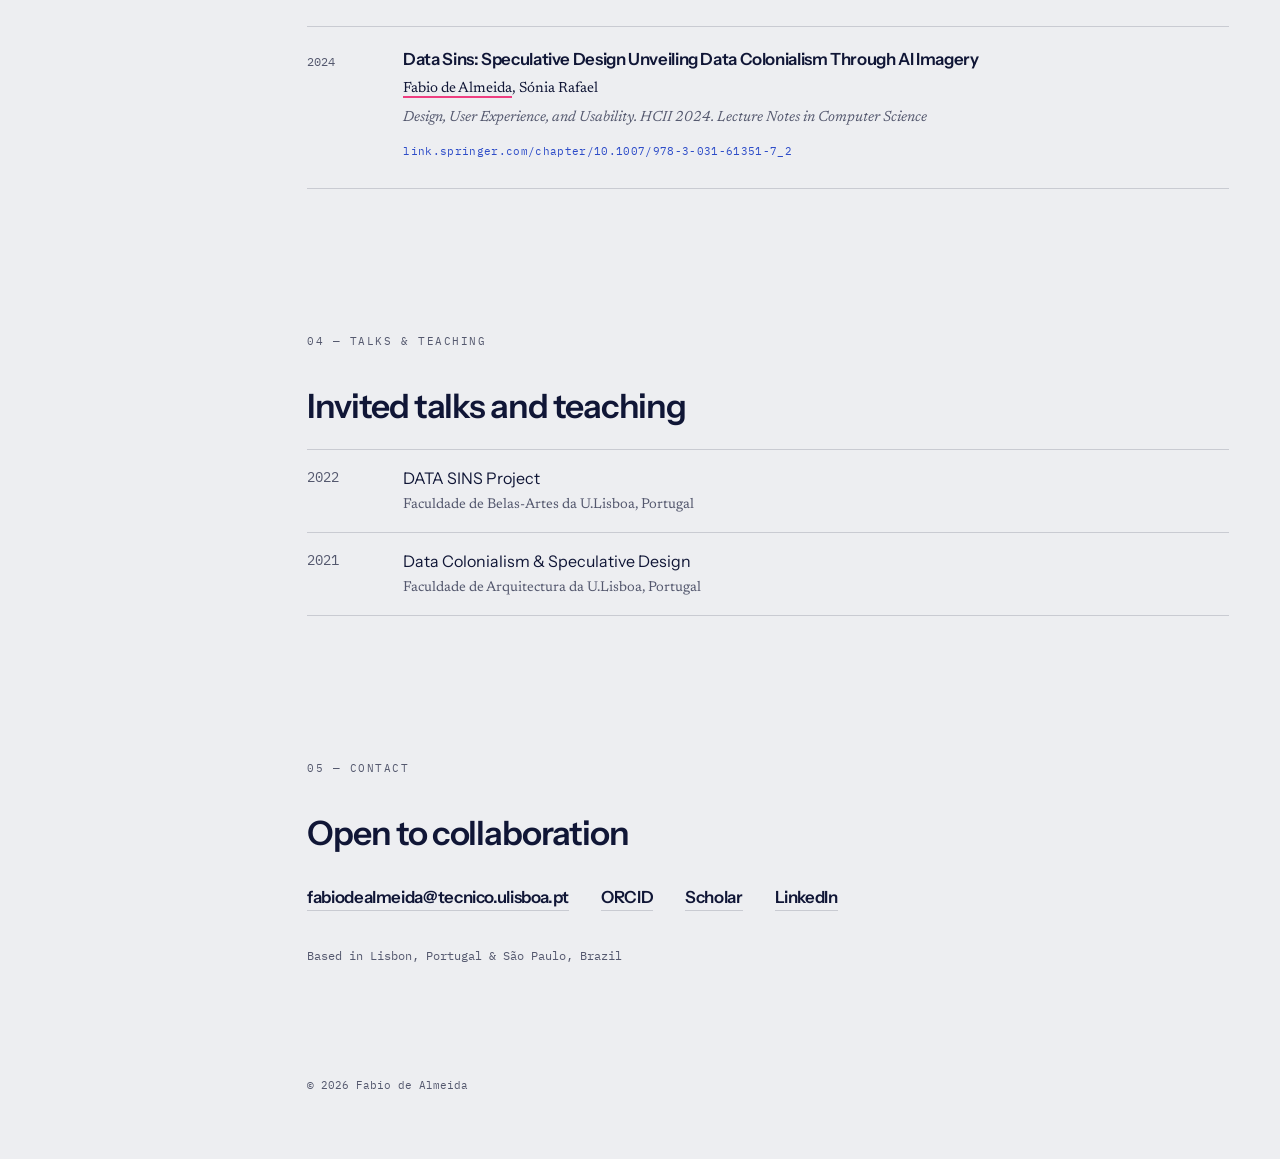
==== commit 49c694e1: "Update index.html" ====
--- a/index.html
+++ b/index.html
@@ -223,14 +223,14 @@
 
     <ul class="rows">
       <li class="row">
-        <span class="row__year">2026</span>
-        <div><strong>[Título da apresentação ou disciplina]</strong>
-        <span>[Evento ou instituição, cidade]</span></div>
+        <span class="row__year">2022</span>
+        <div><strong>DATA SINS Project</strong>
+        <span>Faculdade de Belas-Artes da U.Lisboa, Portugal</span></div>
       </li>
       <li class="row">
-        <span class="row__year">2025</span>
-        <div><strong>[Título]</strong>
-        <span>[Evento ou instituição, cidade]</span></div>
+        <span class="row__year">2021</span>
+        <div><strong>Data Colonialism & Speculative Design</strong>
+        <span>Faculdade de Arquitectura da U.Lisboa, Portugal</span></div>
       </li>
     </ul>
   </section>
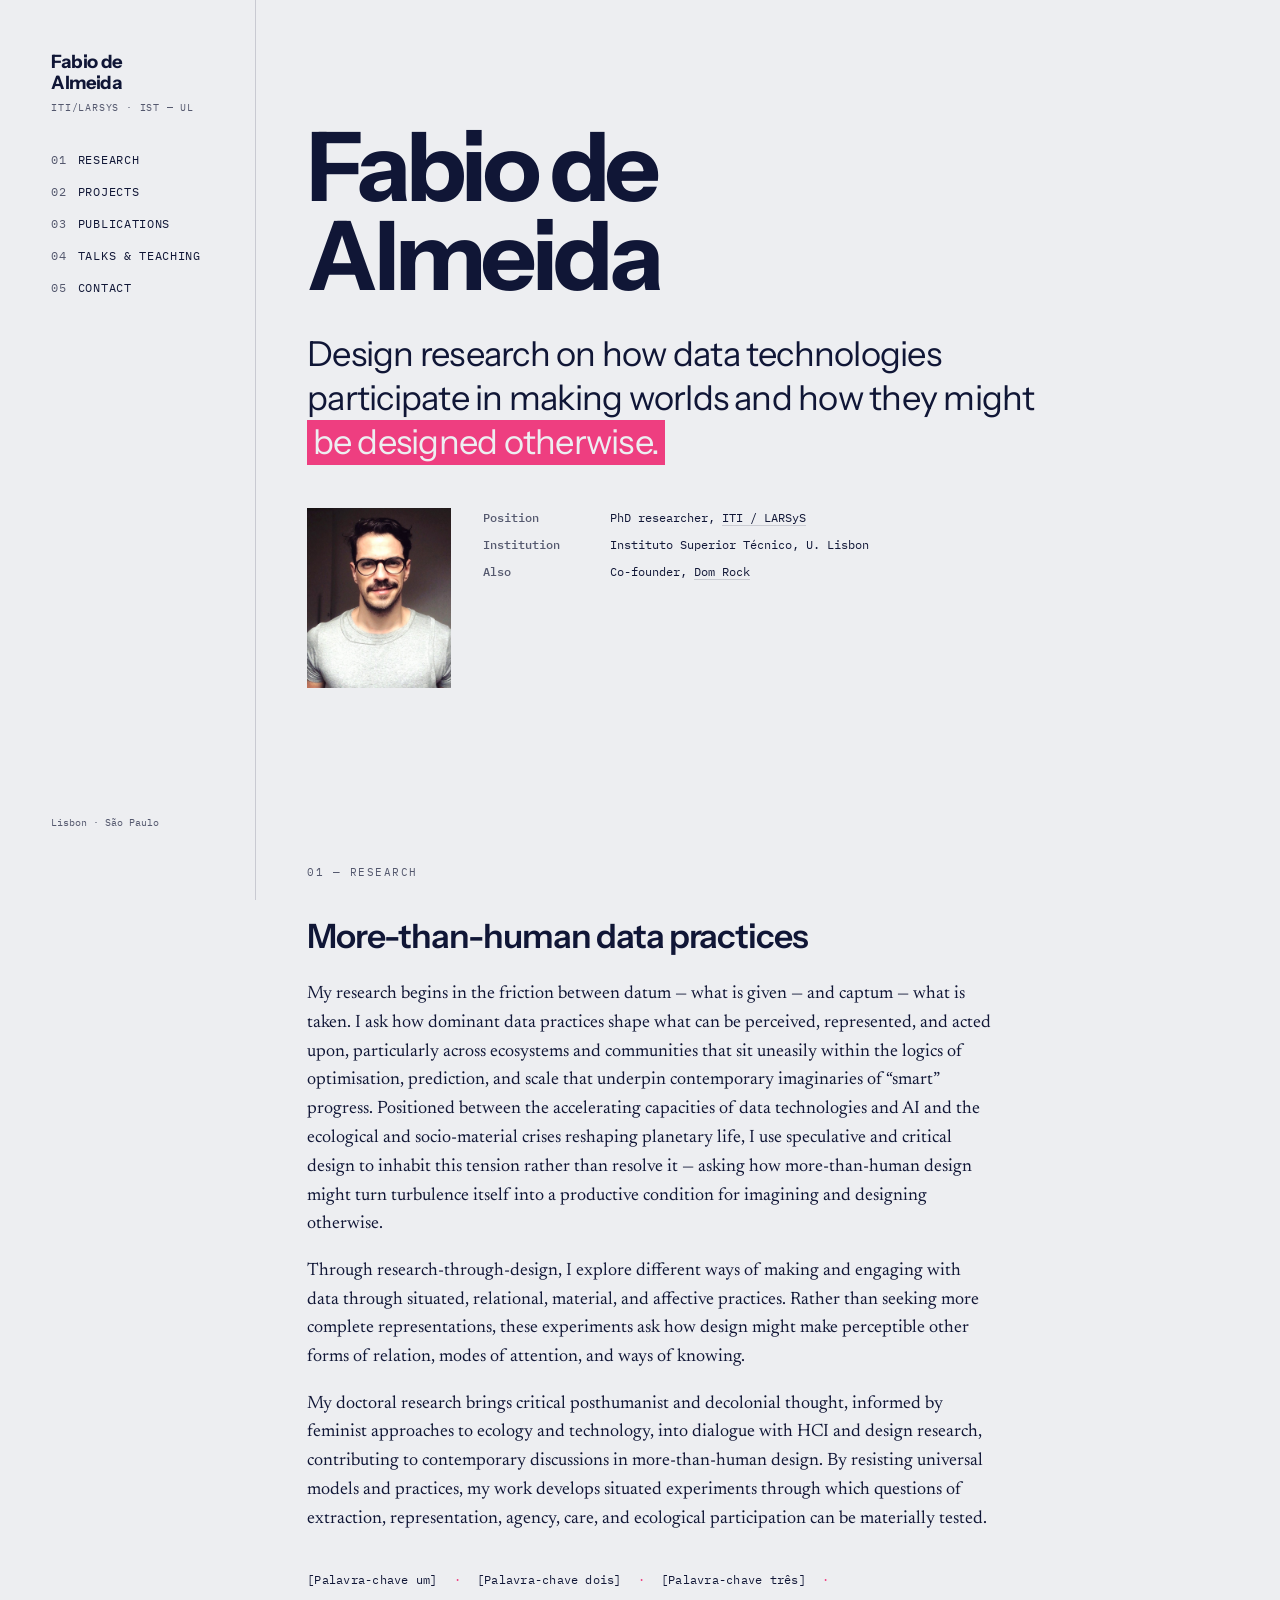
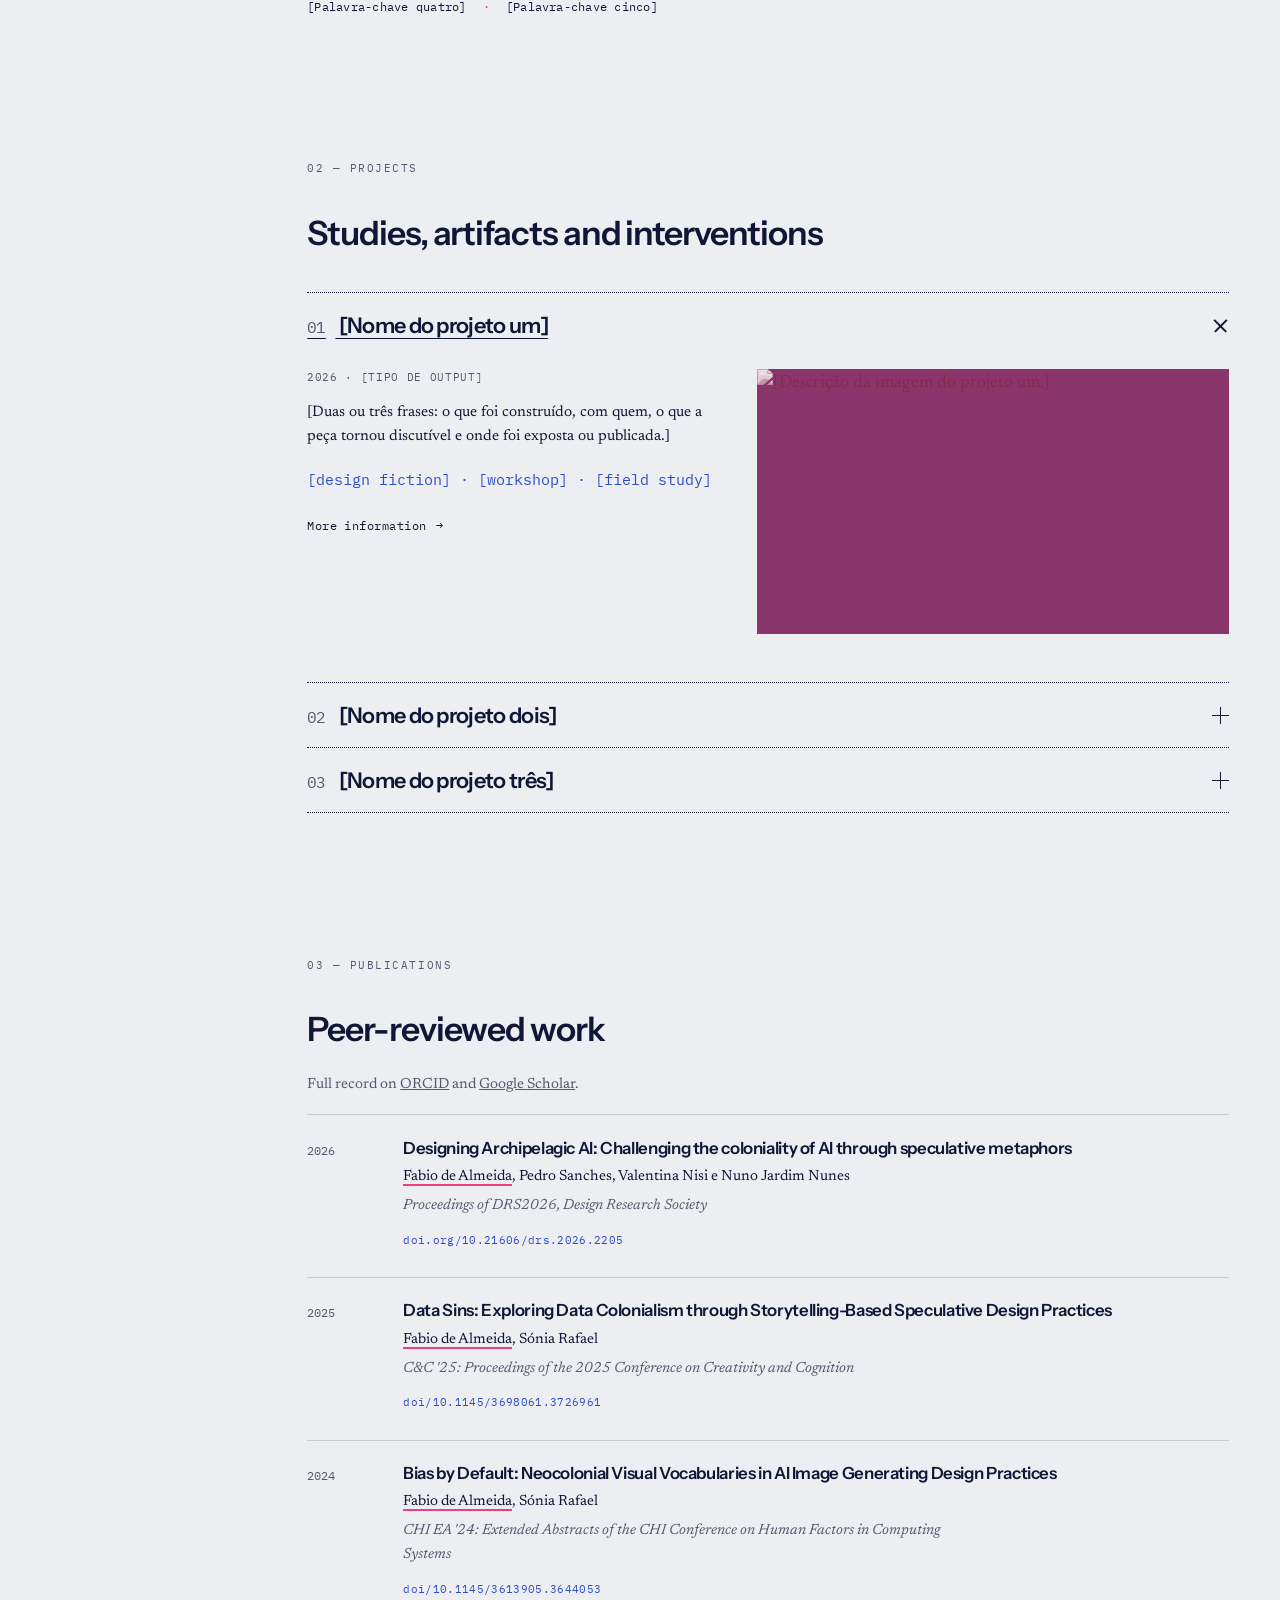
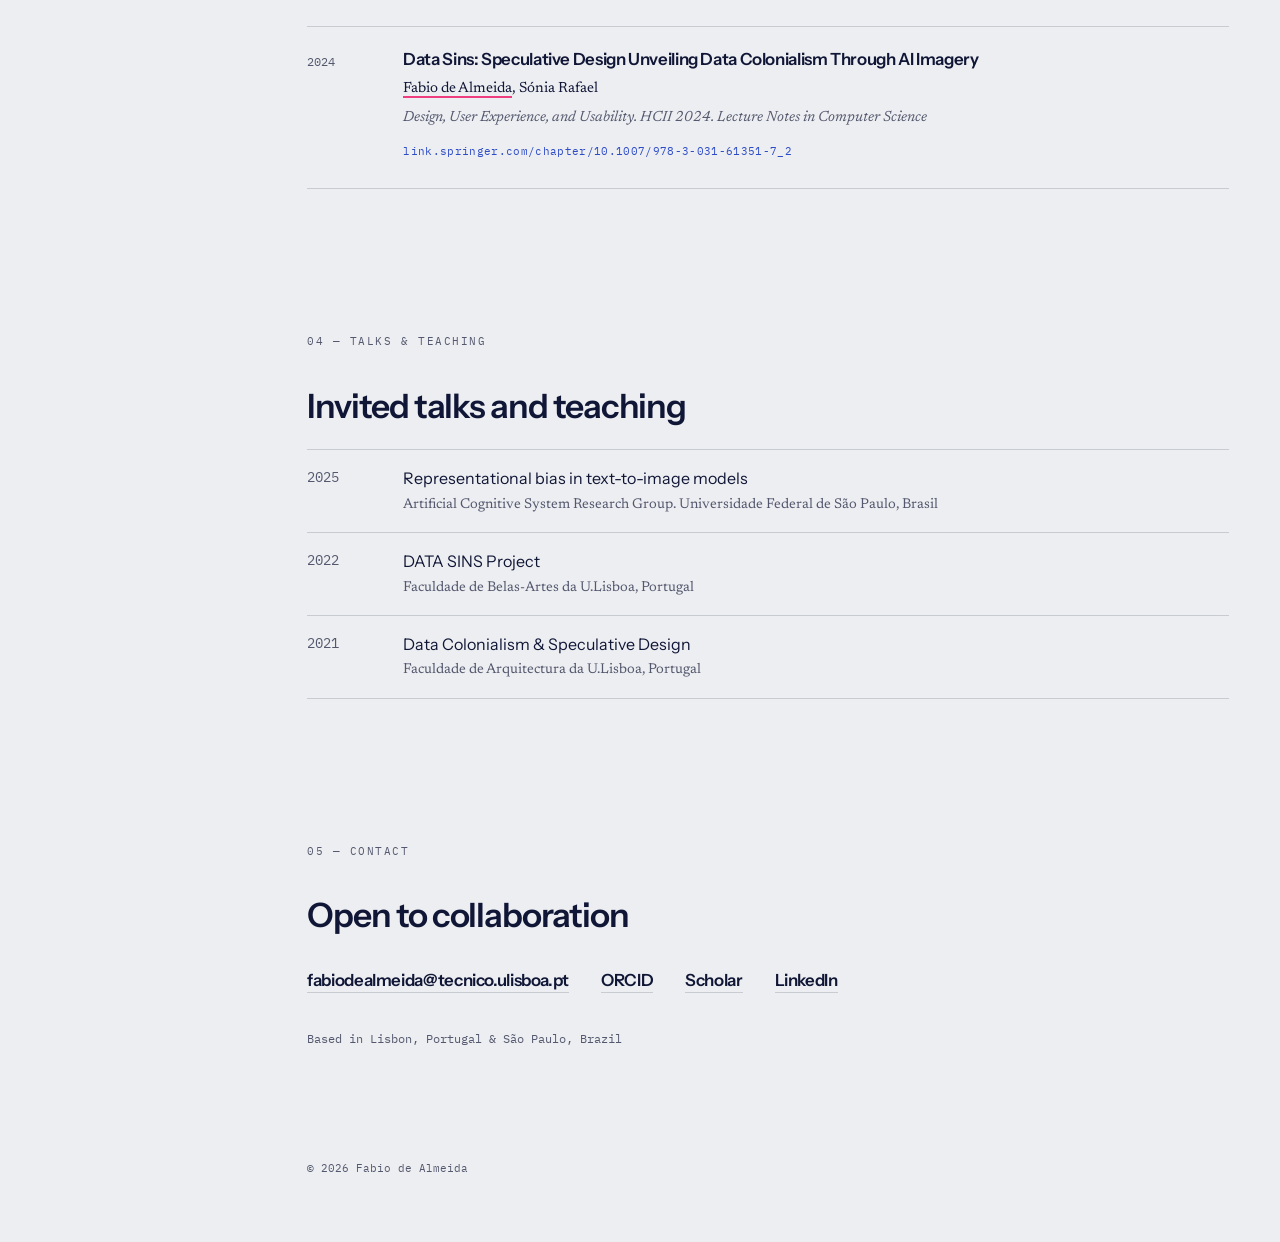
==== commit 531981fd: "Update index.html" ====
--- a/index.html
+++ b/index.html
@@ -222,6 +222,11 @@
     </div>
 
     <ul class="rows">
+        <li class="row">
+        <span class="row__year">2025</span>
+        <div><strong>Representational bias in text-to-image models</strong>
+        <span>Artificial Cognitive System Research Group. Universidade Federal de São Paulo, Brasil</span></div>
+      </li>
       <li class="row">
         <span class="row__year">2022</span>
         <div><strong>DATA SINS Project</strong>
